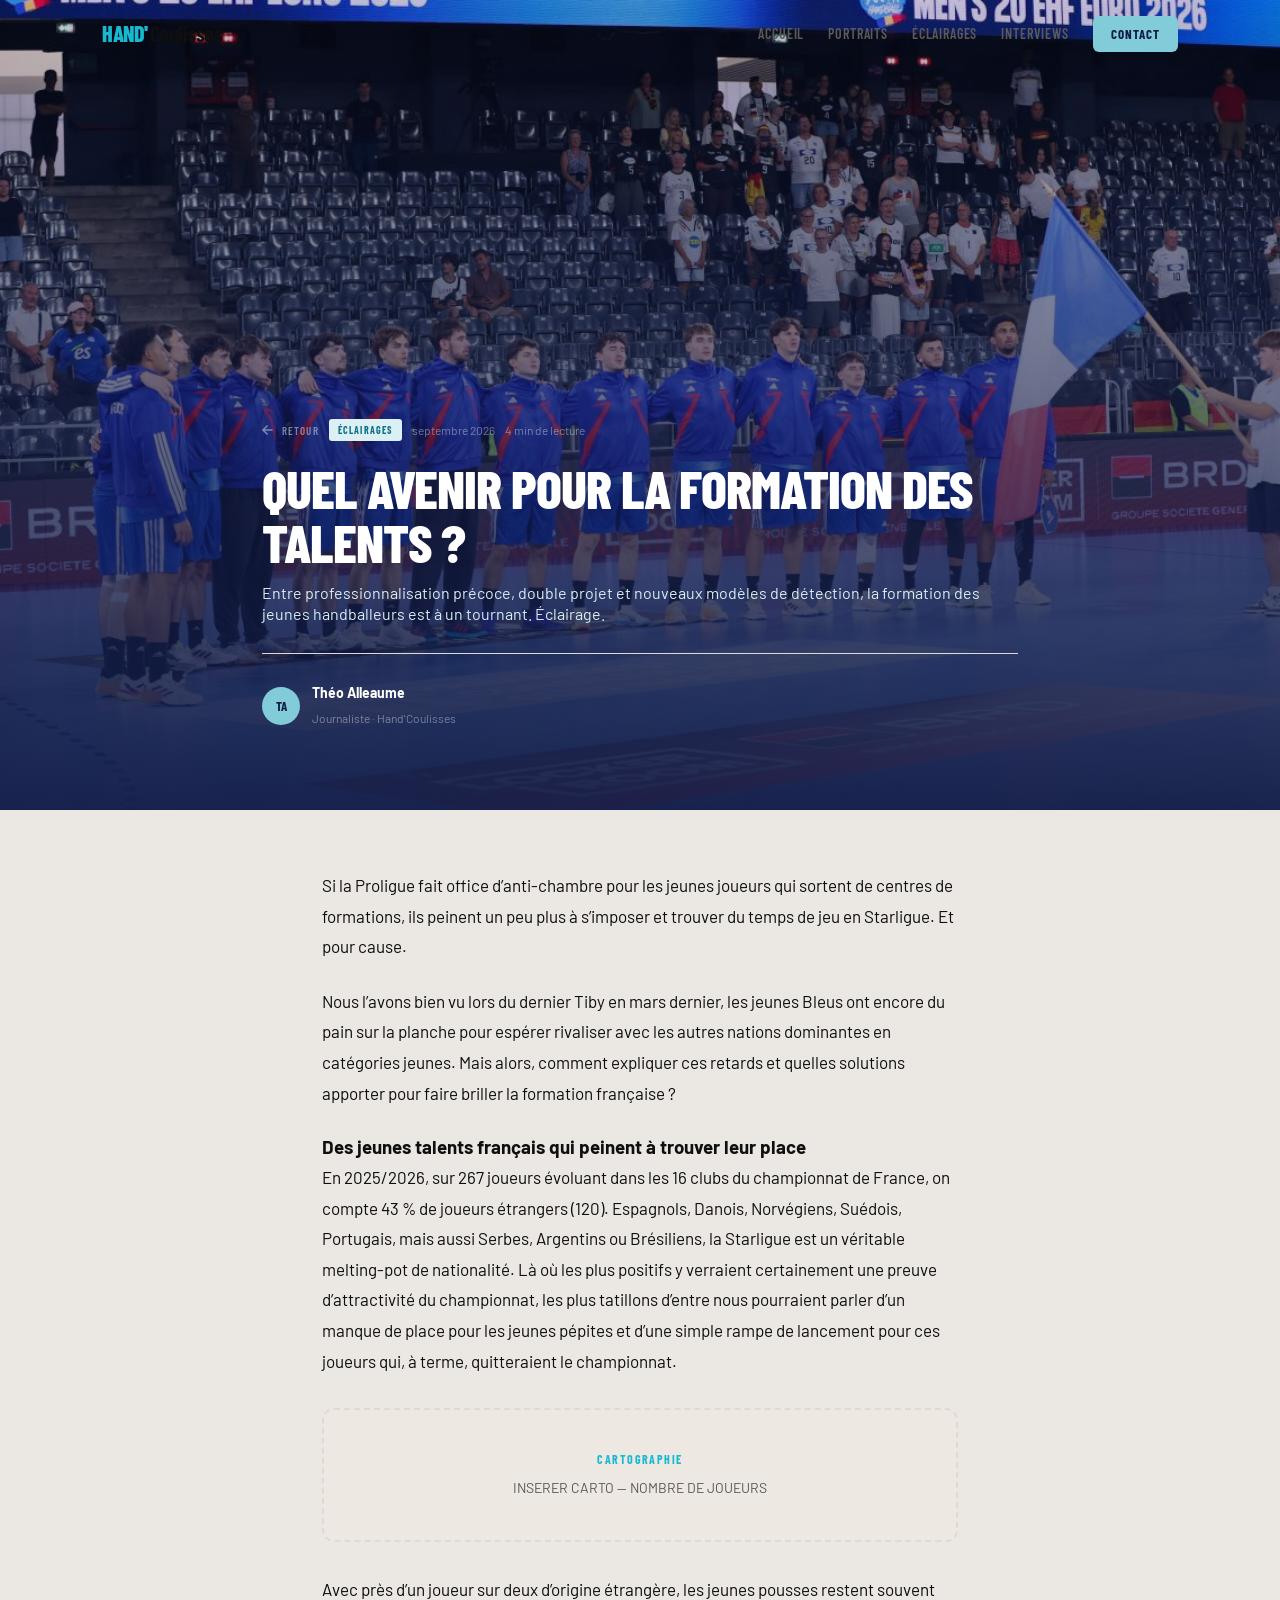
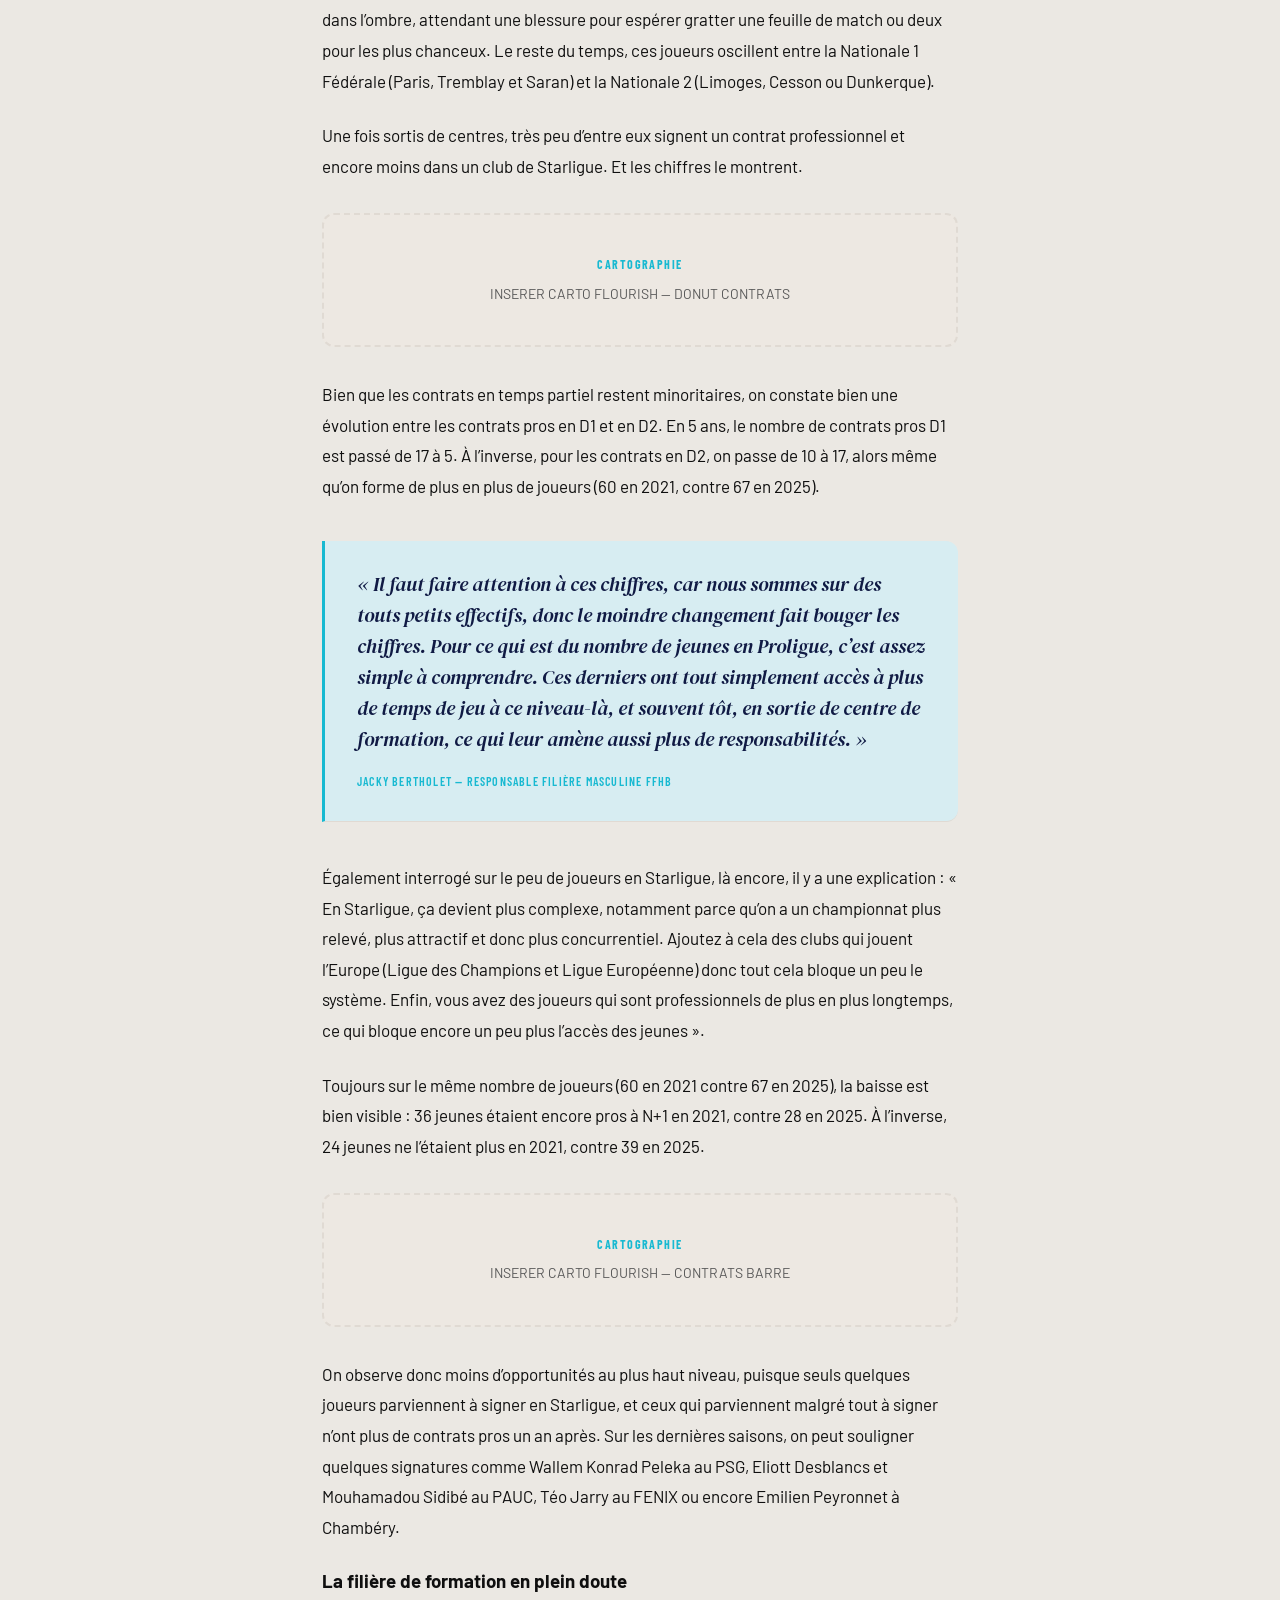
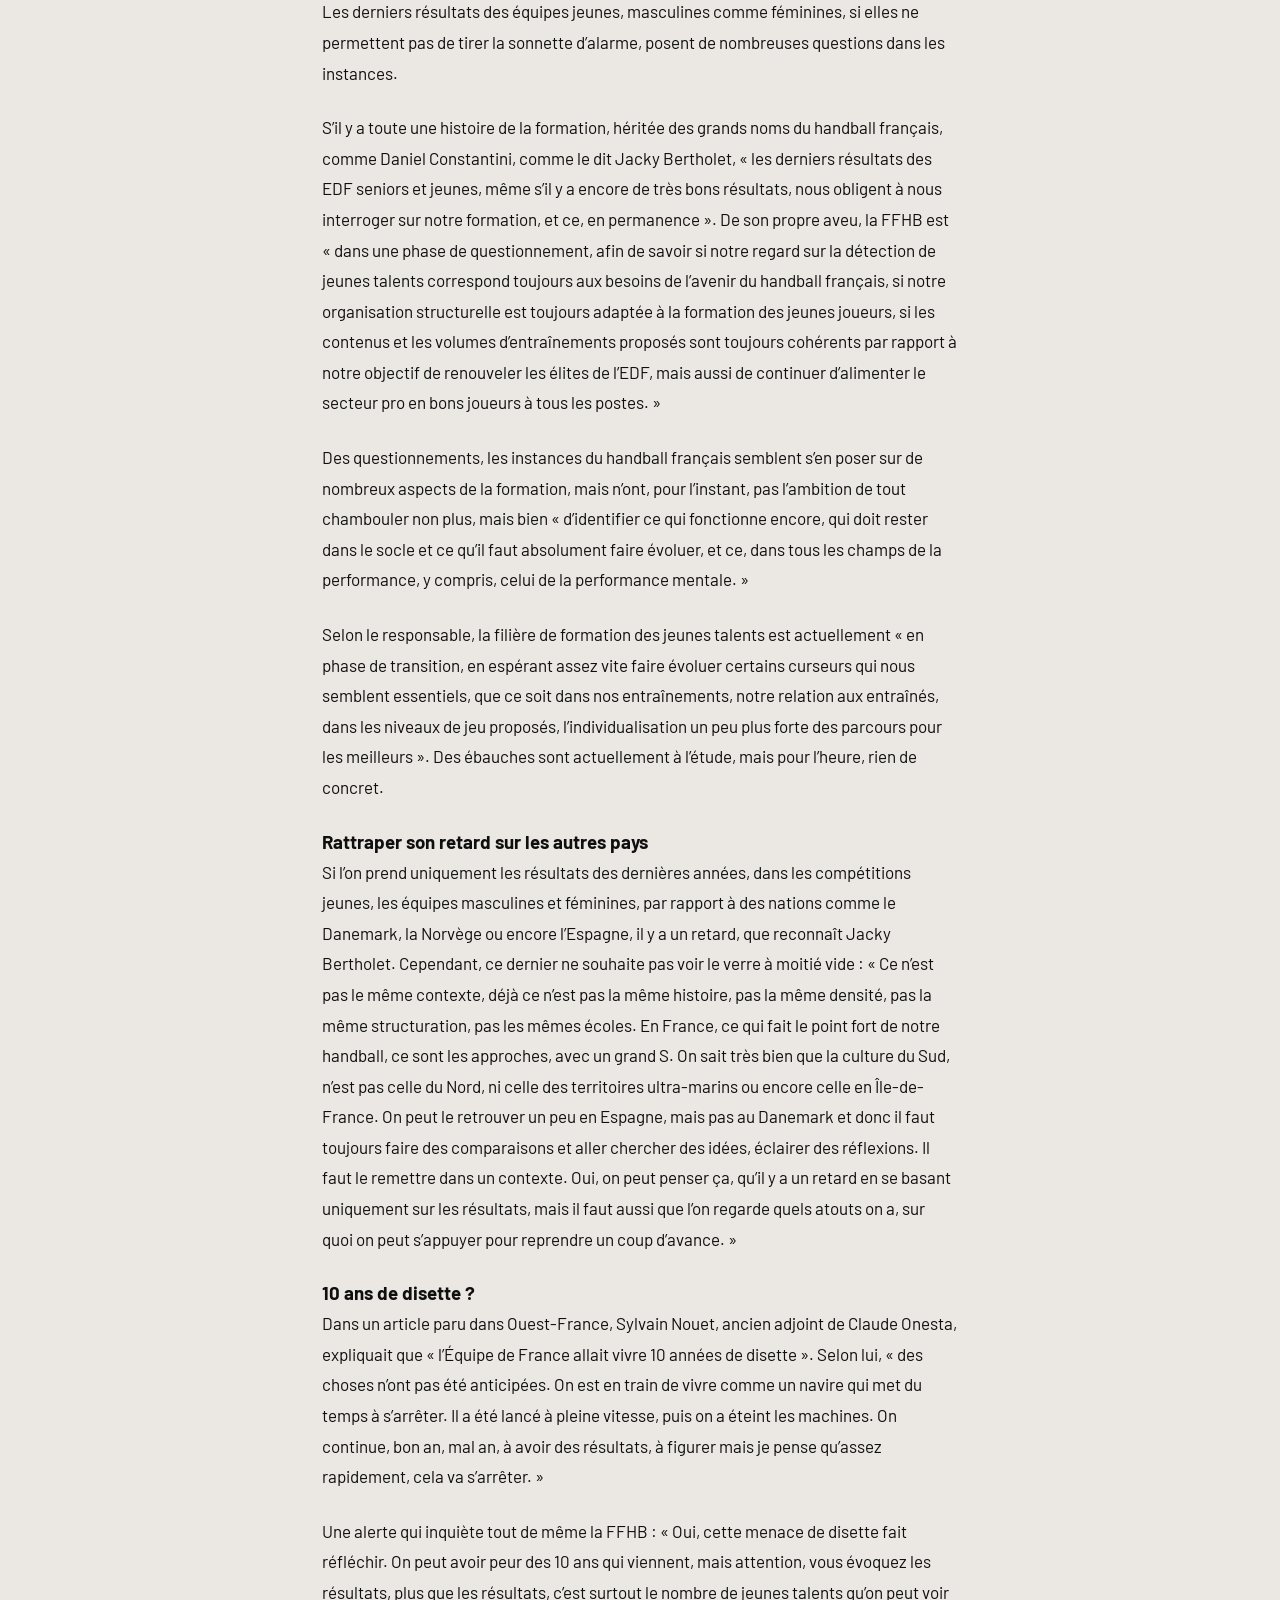
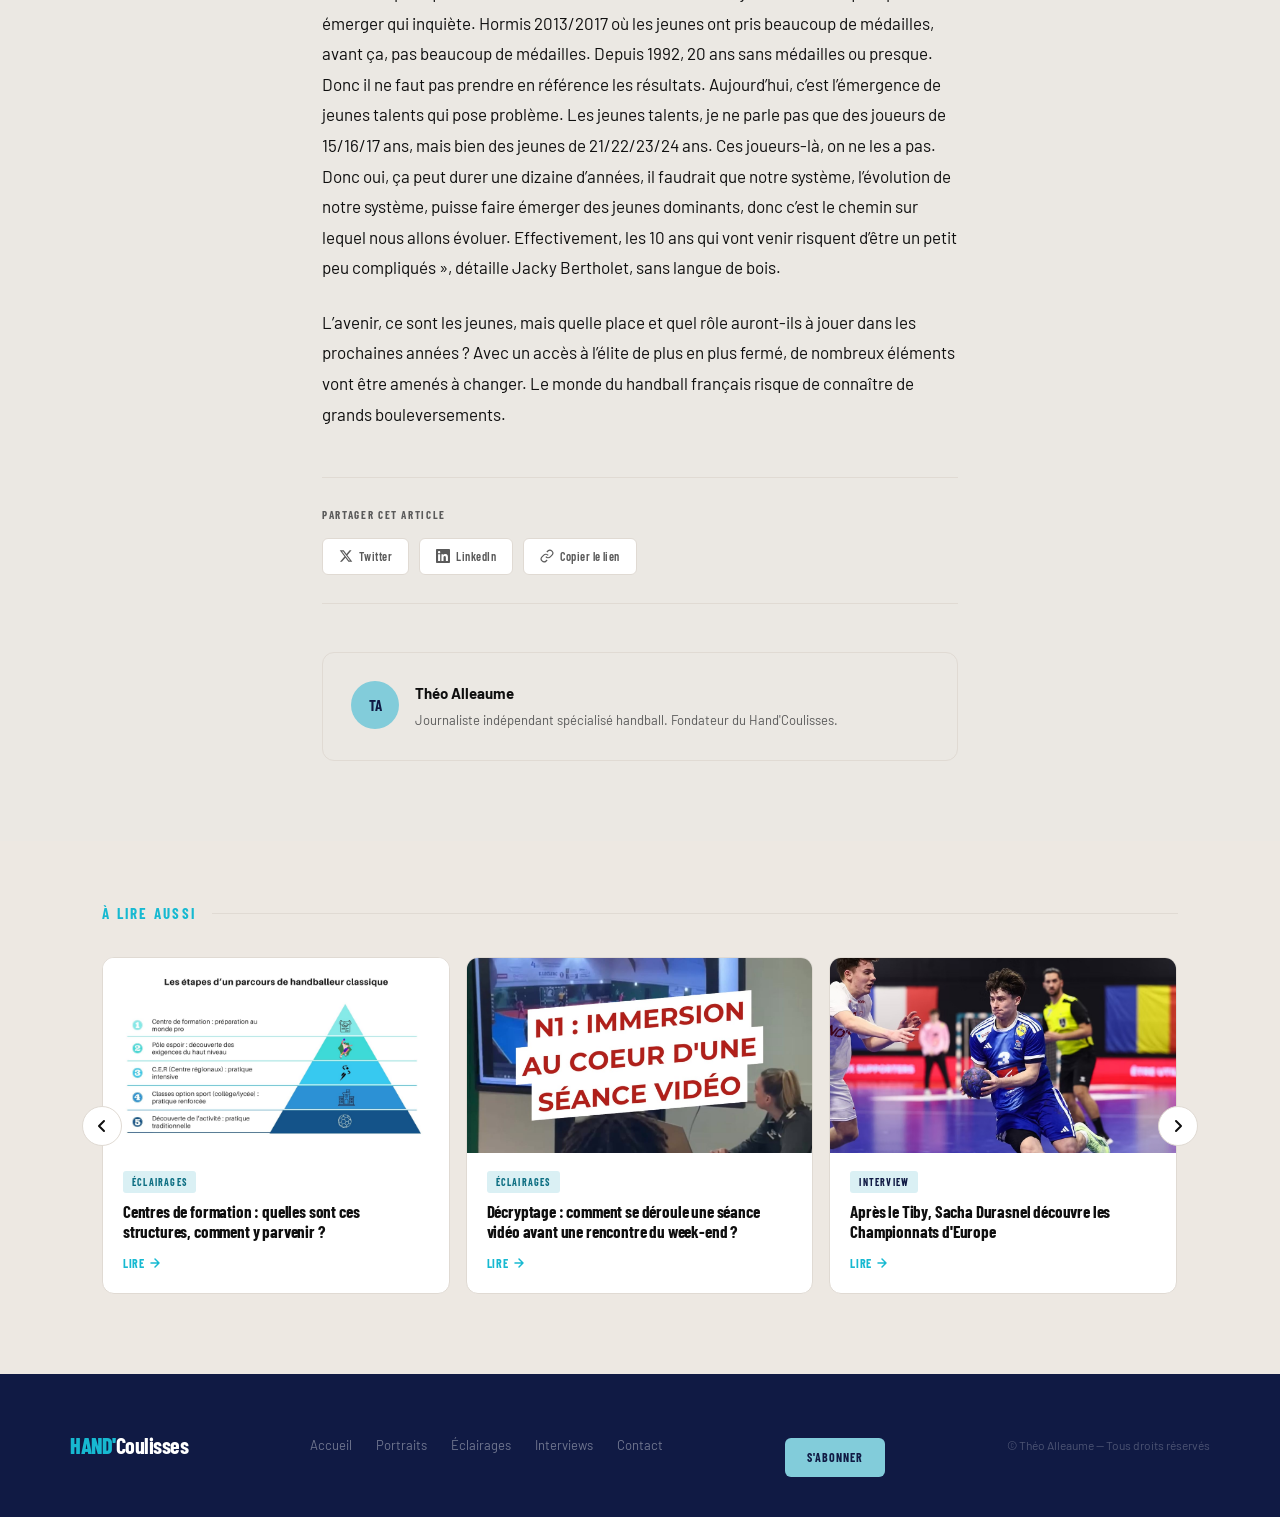
==== avenir-formation-talents-eclairage.html @ 4133fc69 "feat: ajoute article Quel avenir pour la formation des talents ? (septembre, éclairages) - crée aven" ====
<!DOCTYPE html>
<html lang="fr">
<head>
  <meta charset="UTF-8">
  <meta name="viewport" content="width=device-width, initial-scale=1.0">
  <title>Quel avenir pour la formation des talents ? — Hand'Coulisses</title>
  <meta name="description" content="Quel avenir pour la formation des talents ? Éclairage sur les enjeux, les structures et les perspectives pour les jeunes handballeurs.">
  <meta property="og:title" content="Quel avenir pour la formation des talents ?">
  <meta property="og:description" content="Quel avenir pour la formation des talents ? Éclairage sur les enjeux et perspectives.">
  <meta property="og:type" content="article">
  <meta property="og:image" content="https://handcoulisses.fr/assets/images/Presentation-CF.jpg">
  <link rel="preconnect" href="https://fonts.googleapis.com">
  <link rel="preconnect" href="https://fonts.gstatic.com" crossorigin>
  <link href="https://fonts.googleapis.com/css2?family=Barlow+Condensed:ital,wght@0,400;0,600;0,700;0,800;1,700&family=Barlow:wght@400;500&family=DM+Serif+Display:ital@0;1&display=swap" rel="stylesheet">
  <link rel="stylesheet" href="assets/css/style.css">
  <script src="assets/js/datalayer.js"></script>
  <script>
    (function(w,d,s,l,i){w[l]=w[l]||[];w[l].push({'gtm.start':
    new Date().getTime(),event:'gtm.js'});var f=d.getElementsByTagName(s)[0],
    j=d.createElement(s),dl=l!='dataLayer'?'&l='+l:'';j.async=true;j.src=
    'https://www.googletagmanager.com/gtm.js?id='+i+dl;f.parentNode.insertBefore(j,f);
    })(window,document,'script','dataLayer','GTM-XXXXXXX');
  </script>
</head>
<body class="article-page">
  <noscript>
    <iframe src="https://www.googletagmanager.com/ns.html?id=GTM-XXXXXXX"
    height="0" width="0" style="display:none;visibility:hidden"></iframe>
  </noscript>
  <header class="header" id="header">
    <div class="header-inner">
      <a href="index.html" class="logo">
        <span class="logo-hand">HAND'</span><span class="logo-theo">Coulisses</span>
      </a>
      <nav class="nav-links">
        <a href="index.html" class="nav-link">Accueil</a>
        <a href="portraits.html" class="nav-link">Portraits</a>
        <a href="eclairages.html" class="nav-link">Éclairages</a>
        <a href="interviews.html" class="nav-link">Interviews</a>
        <a href="contact.html" class="nav-cta">Contact</a>
      </nav>
      <button class="burger" id="burger" aria-label="Menu">
        <span></span><span></span><span></span>
      </button>
    </div>
    <div class="reading-bar" id="readingBar"></div>
  </header>
  <div class="nav-overlay" id="navOverlay">
    <button class="nav-overlay-close" id="navOverlayClose">&times;</button>
    <a href="index.html" class="nav-link">Accueil</a>
    <a href="portraits.html" class="nav-link">Portraits</a>
    <a href="eclairages.html" class="nav-link">Éclairages</a>
    <a href="interviews.html" class="nav-link">Interviews</a>
    <a href="contact.html" class="nav-cta">Contact</a>
  </div>
  <div class="article-hero">
    <div class="article-hero-img">
      <div class="article-hero-placeholder" aria-hidden="true">
        <svg width="64" height="64" viewBox="0 0 64 64" fill="none"><circle cx="32" cy="32" r="24" stroke="currentColor" stroke-width="1.5"/><path d="M20 32 L32 20 L44 32 L32 44 Z" stroke="currentColor" stroke-width="1.5" fill="none"/><circle cx="32" cy="32" r="4" fill="currentColor"/></svg>
        <span><img src="assets/images/image_quelavpourlescfs.jpg" alt="Formation des talents"></span>
      </div>
      <div class="article-hero-overlay"></div>
    </div>
    <div class="article-hero-content fade-in">
      <div class="article-meta article-meta--hero">
        <a href="index.html" class="back-link">
          <svg width="14" height="14" viewBox="0 0 14 14" fill="none"><path d="M10 7H2M5 3L1 7l4 4" stroke="currentColor" stroke-width="1.6" stroke-linecap="round" stroke-linejoin="round"/></svg>
          Retour
        </a>
        <span class="tag tag--éclairages">Éclairages</span>
        <span class="meta-date">septembre 2026</span>
        <span class="meta-read">4 min de lecture</span>
      </div>
      <h1 class="article-hero-title fade-in delay-1">
        Quel avenir pour la formation des talents ?
      </h1>
      <p class="article-intro fade-in delay-2">
        Entre professionnalisation précoce, double projet et nouveaux modèles de détection, la formation des jeunes handballeurs est à un tournant. Éclairage.
      </p>
      <div class="article-hero-author fade-in delay-3">
        <div class="author-avatar">TA</div>
        <div>
          <strong>Théo Alleaume</strong>
          <span>Journaliste · Hand'Coulisses</span>
        </div>
      </div>
    </div>
  </div>
  <main class="article-body" id="articleBody">
    <div class="article-container">
      <p class="reveal">
        Si la Proligue fait office d’anti-chambre pour les jeunes joueurs qui sortent de centres de formations, ils peinent un peu plus à s’imposer et trouver du temps de jeu en Starligue. Et pour cause.
      </p>
      <p class="reveal">
        Nous l’avons bien vu lors du dernier Tiby en mars dernier, les jeunes Bleus ont encore du pain sur la planche pour espérer rivaliser avec les autres nations dominantes en catégories jeunes. Mais alors, comment expliquer ces retards et quelles solutions apporter pour faire briller la formation française ?
      </p>
      <h3 class="reveal">Des jeunes talents français qui peinent à trouver leur place</h3>
      <p class="reveal">
        En 2025/2026, sur 267 joueurs évoluant dans les 16 clubs du championnat de France, on compte 43 % de joueurs étrangers (120). Espagnols, Danois, Norvégiens, Suédois, Portugais, mais aussi Serbes, Argentins ou Brésiliens, la Starligue est un véritable melting-pot de nationalité. Là où les plus positifs y verraient certainement une preuve d’attractivité du championnat, les plus tatillons d’entre nous pourraient parler d’un manque de place pour les jeunes pépites et d’une simple rampe de lancement pour ces joueurs qui, à terme, quitteraient le championnat.
      </p>
      <div class="article-carto-placeholder reveal" style="border:2px dashed var(--border);border-radius:var(--radius-lg);padding:40px 24px;text-align:center;color:var(--ink-muted);background:var(--bg-warm);margin:32px 0;">
        <div style="font-family:var(--font-display);font-size:12px;font-weight:700;letter-spacing:0.12em;text-transform:uppercase;color:var(--ink-light);margin-bottom:8px;">Cartographie</div>
        <div style="font-size:14px;">INSERER CARTO — NOMBRE DE JOUEURS</div>
      </div>
      <p class="reveal">
        Avec près d’un joueur sur deux d’origine étrangère, les jeunes pousses restent souvent dans l’ombre, attendant une blessure pour espérer gratter une feuille de match ou deux pour les plus chanceux. Le reste du temps, ces joueurs oscillent entre la Nationale 1 Fédérale (Paris, Tremblay et Saran) et la Nationale 2 (Limoges, Cesson ou Dunkerque).
      </p>
      <p class="reveal">
        Une fois sortis de centres, très peu d’entre eux signent un contrat professionnel et encore moins dans un club de Starligue. Et les chiffres le montrent.
      </p>
      <div class="article-carto-placeholder reveal" style="border:2px dashed var(--border);border-radius:var(--radius-lg);padding:40px 24px;text-align:center;color:var(--ink-muted);background:var(--bg-warm);margin:32px 0;">
        <div style="font-family:var(--font-display);font-size:12px;font-weight:700;letter-spacing:0.12em;text-transform:uppercase;color:var(--ink-light);margin-bottom:8px;">Cartographie</div>
        <div style="font-size:14px;">INSERER CARTO FLOURISH — DONUT CONTRATS</div>
      </div>
      <p class="reveal">
        Bien que les contrats en temps partiel restent minoritaires, on constate bien une évolution entre les contrats pros en D1 et en D2. En 5 ans, le nombre de contrats pros D1 est passé de 17 à 5. À l’inverse, pour les contrats en D2, on passe de 10 à 17, alors même qu’on forme de plus en plus de joueurs (60 en 2021, contre 67 en 2025).
      </p>
      <blockquote class="article-quote reveal">
        <p>« Il faut faire attention à ces chiffres, car nous sommes sur des touts petits effectifs, donc le moindre changement fait bouger les chiffres. Pour ce qui est du nombre de jeunes en Proligue, c’est assez simple à comprendre. Ces derniers ont tout simplement accès à plus de temps de jeu à ce niveau-là, et souvent tôt, en sortie de centre de formation, ce qui leur amène aussi plus de responsabilités. »</p>
        <cite>Jacky Bertholet — responsable filière masculine FFHB</cite>
      </blockquote>
      <p class="reveal">
        Également interrogé sur le peu de joueurs en Starligue, là encore, il y a une explication : « En Starligue, ça devient plus complexe, notamment parce qu’on a un championnat plus relevé, plus attractif et donc plus concurrentiel. Ajoutez à cela des clubs qui jouent l’Europe (Ligue des Champions et Ligue Européenne) donc tout cela bloque un peu le système. Enfin, vous avez des joueurs qui sont professionnels de plus en plus longtemps, ce qui bloque encore un peu plus l’accès des jeunes ».
      </p>
      <p class="reveal">
        Toujours sur le même nombre de joueurs (60 en 2021 contre 67 en 2025), la baisse est bien visible : 36 jeunes étaient encore pros à N+1 en 2021, contre 28 en 2025. À l’inverse, 24 jeunes ne l’étaient plus en 2021, contre 39 en 2025.
      </p>
      <div class="article-carto-placeholder reveal" style="border:2px dashed var(--border);border-radius:var(--radius-lg);padding:40px 24px;text-align:center;color:var(--ink-muted);background:var(--bg-warm);margin:32px 0;">
        <div style="font-family:var(--font-display);font-size:12px;font-weight:700;letter-spacing:0.12em;text-transform:uppercase;color:var(--ink-light);margin-bottom:8px;">Cartographie</div>
        <div style="font-size:14px;">INSERER CARTO FLOURISH — CONTRATS BARRE</div>
      </div>
      <p class="reveal">
        On observe donc moins d’opportunités au plus haut niveau, puisque seuls quelques joueurs parviennent à signer en Starligue, et ceux qui parviennent malgré tout à signer n’ont plus de contrats pros un an après. Sur les dernières saisons, on peut souligner quelques signatures comme Wallem Konrad Peleka au PSG, Eliott Desblancs et Mouhamadou Sidibé au PAUC, Téo Jarry au FENIX ou encore Emilien Peyronnet à Chambéry.
      </p>
      <h3 class="reveal">La filière de formation en plein doute</h3>
      <p class="reveal">
        Les derniers résultats des équipes jeunes, masculines comme féminines, si elles ne permettent pas de tirer la sonnette d’alarme, posent de nombreuses questions dans les instances.
      </p>
      <p class="reveal">
        S’il y a toute une histoire de la formation, héritée des grands noms du handball français, comme Daniel Constantini, comme le dit Jacky Bertholet, « les derniers résultats des EDF seniors et jeunes, même s’il y a encore de très bons résultats, nous obligent à nous interroger sur notre formation, et ce, en permanence ». De son propre aveu, la FFHB est « dans une phase de questionnement, afin de savoir si notre regard sur la détection de jeunes talents correspond toujours aux besoins de l’avenir du handball français, si notre organisation structurelle est toujours adaptée à la formation des jeunes joueurs, si les contenus et les volumes d’entraînements proposés sont toujours cohérents par rapport à notre objectif de renouveler les élites de l’EDF, mais aussi de continuer d’alimenter le secteur pro en bons joueurs à tous les postes. »
      </p>
      <p class="reveal">
        Des questionnements, les instances du handball français semblent s’en poser sur de nombreux aspects de la formation, mais n’ont, pour l’instant, pas l’ambition de tout chambouler non plus, mais bien « d’identifier ce qui fonctionne encore, qui doit rester dans le socle et ce qu’il faut absolument faire évoluer, et ce, dans tous les champs de la performance, y compris, celui de la performance mentale. »
      </p>
      <p class="reveal">
        Selon le responsable, la filière de formation des jeunes talents est actuellement « en phase de transition, en espérant assez vite faire évoluer certains curseurs qui nous semblent essentiels, que ce soit dans nos entraînements, notre relation aux entraînés, dans les niveaux de jeu proposés, l’individualisation un peu plus forte des parcours pour les meilleurs ». Des ébauches sont actuellement à l’étude, mais pour l’heure, rien de concret.
      </p>
      <h3 class="reveal">Rattraper son retard sur les autres pays</h3>
      <p class="reveal">
        Si l’on prend uniquement les résultats des dernières années, dans les compétitions jeunes, les équipes masculines et féminines, par rapport à des nations comme le Danemark, la Norvège ou encore l’Espagne, il y a un retard, que reconnaît Jacky Bertholet. Cependant, ce dernier ne souhaite pas voir le verre à moitié vide : « Ce n’est pas le même contexte, déjà ce n’est pas la même histoire, pas la même densité, pas la même structuration, pas les mêmes écoles. En France, ce qui fait le point fort de notre handball, ce sont les approches, avec un grand S. On sait très bien que la culture du Sud, n’est pas celle du Nord, ni celle des territoires ultra-marins ou encore celle en Île-de-France. On peut le retrouver un peu en Espagne, mais pas au Danemark et donc il faut toujours faire des comparaisons et aller chercher des idées, éclairer des réflexions. Il faut le remettre dans un contexte. Oui, on peut penser ça, qu’il y a un retard en se basant uniquement sur les résultats, mais il faut aussi que l’on regarde quels atouts on a, sur quoi on peut s’appuyer pour reprendre un coup d’avance. »
      </p>
      <h3 class="reveal">10 ans de disette ?</h3>
      <p class="reveal">
        Dans un article paru dans Ouest-France, Sylvain Nouet, ancien adjoint de Claude Onesta, expliquait que « l’Équipe de France allait vivre 10 années de disette ». Selon lui, « des choses n’ont pas été anticipées. On est en train de vivre comme un navire qui met du temps à s’arrêter. Il a été lancé à pleine vitesse, puis on a éteint les machines. On continue, bon an, mal an, à avoir des résultats, à figurer mais je pense qu’assez rapidement, cela va s’arrêter. »
      </p>
      <p class="reveal">
        Une alerte qui inquiète tout de même la FFHB : « Oui, cette menace de disette fait réfléchir. On peut avoir peur des 10 ans qui viennent, mais attention, vous évoquez les résultats, plus que les résultats, c’est surtout le nombre de jeunes talents qu’on peut voir émerger qui inquiète. Hormis 2013/2017 où les jeunes ont pris beaucoup de médailles, avant ça, pas beaucoup de médailles. Depuis 1992, 20 ans sans médailles ou presque. Donc il ne faut pas prendre en référence les résultats. Aujourd’hui, c’est l’émergence de jeunes talents qui pose problème. Les jeunes talents, je ne parle pas que des joueurs de 15/16/17 ans, mais bien des jeunes de 21/22/23/24 ans. Ces joueurs-là, on ne les a pas. Donc oui, ça peut durer une dizaine d’années, il faudrait que notre système, l’évolution de notre système, puisse faire émerger des jeunes dominants, donc c’est le chemin sur lequel nous allons évoluer. Effectivement, les 10 ans qui vont venir risquent d’être un petit peu compliqués », détaille Jacky Bertholet, sans langue de bois.
      </p>
      <p class="reveal">
        L’avenir, ce sont les jeunes, mais quelle place et quel rôle auront-ils à jouer dans les prochaines années ? Avec un accès à l’élite de plus en plus fermé, de nombreux éléments vont être amenés à changer. Le monde du handball français risque de connaître de grands bouleversements.
      </p>
      <div class="share-section reveal">
        <div class="share-label">Partager cet article</div>
        <div class="share-buttons">
          <a href="https://twitter.com/intent/tweet?text=Quel%20avenir%20pour%20la%20formation%20des%20talents%20%3F&url=https://handcoulisses.fr/avenir-formation-talents-eclairage.html" target="_blank" rel="noopener" class="share-btn">
            <svg width="14" height="14" viewBox="0 0 24 24" fill="currentColor"><path d="M18.244 2.25h3.308l-7.227 8.26 8.502 11.24H16.17l-5.214-6.817L4.99 21.75H1.68l7.73-8.835L1.254 2.25H8.08l4.713 6.231zm-1.161 17.52h1.833L7.084 4.126H5.117z"/></svg>
            Twitter
          </a>
          <a href="https://www.linkedin.com/sharing/share-offsite/?url=https://handcoulisses.fr/avenir-formation-talents-eclairage.html" target="_blank" rel="noopener" class="share-btn">
            <svg width="14" height="14" viewBox="0 0 24 24" fill="currentColor"><path d="M20.447 20.452h-3.554v-5.569c0-1.328-.027-3.037-1.852-3.037-1.853 0-2.136 1.445-2.136 2.939v5.667H9.351V9h3.414v1.561h.046c.477-.9 1.637-1.85 3.37-1.85 3.601 0 4.267 2.37 4.267 5.455v6.286zM5.337 7.433c-1.144 0-2.063-.926-2.063-2.065 0-1.138.92-2.063 2.063-2.063 1.14 0 2.064.925 2.064 2.063 0 1.139-.925 2.065-2.064 2.065zm1.782 13.019H3.555V9h3.564v11.452zM22.225 0H1.771C.792 0 0 .774 0 1.729v20.542C0 23.227.792 24 1.771 24h20.451C23.2 24 24 23.227 24 22.271V1.729C24 .774 23.2 0 22.222 0h.003z"/></svg>
            LinkedIn
          </a>
          <button class="share-btn" onclick="navigator.clipboard.writeText('https://handcoulisses.fr/avenir-formation-talents-eclairage.html').then(()=>{this.innerHTML='Copié !';setTimeout(()=>{this.innerHTML='Copier le lien'},2000)})">
            <svg width="14" height="14" viewBox="0 0 24 24" fill="none" stroke="currentColor" stroke-width="2"><path d="M10 13a5 5 0 0 0 7.54.54l3-3a5 5 0 0 0-7.07-7.07l-1.72 1.71"/><path d="M14 11a5 5 0 0 0-7.54-.54l-3 3a5 5 0 0 0 7.07 7.07l1.71-1.71"/></svg>
            Copier le lien
          </button>
        </div>
      </div>
      <div class="article-author-block reveal">
        <div class="author-avatar author-avatar--lg">TA</div>
        <div>
          <strong>Théo Alleaume</strong>
          <p>Journaliste indépendant spécialisé handball. Fondateur du Hand'Coulisses.</p>
        </div>
      </div>
    </div>
  </main>
  <section class="section-related">
    <div class="container">
      <div class="section-header reveal">
        <span class="section-tag">À lire aussi</span>
        <div class="section-line"></div>
      </div>
      <div class="carousel">
        <button class="carousel-arrow carousel-arrow--prev" aria-label="Précédent">
          <svg width="16" height="16" viewBox="0 0 16 16" fill="none"><path d="M10 3l-5 5 5 5" stroke="currentColor" stroke-width="2" stroke-linecap="round" stroke-linejoin="round"/></svg>
        </button>
        <div class="carousel-track">
          <article class="article-card reveal" data-delay="0">
            <a href="centre-formation-eclairage.html" class="card-img-link">
              <div class="card-img"><img src="assets/images/Presentation-CF.jpg" alt="Centres de formation"></div>
            </a>
            <div class="card-body">
              <span class="tag tag--éclairages">Éclairages</span>
              <h3 class="card-title"><a href="centre-formation-eclairage.html">Centres de formation : quelles sont ces structures, comment y parvenir ?</a></h3>
              <a href="centre-formation-eclairage.html" class="card-link">Lire <svg width="12" height="12" viewBox="0 0 12 12" fill="none"><path d="M2 6h8M6 2l4 4-4 4" stroke="currentColor" stroke-width="1.5" stroke-linecap="round" stroke-linejoin="round"/></svg></a>
            </div>
          </article>
          <article class="article-card reveal" data-delay="1">
            <a href="seance-video-eclairage.html" class="card-img-link">
              <div class="card-img card-img--video"><img src="assets/images/seance-video-poster.jpg" alt="Séance vidéo"></div>
            </a>
            <div class="card-body">
              <span class="tag tag--éclairages">Éclairages</span>
              <h3 class="card-title"><a href="seance-video-eclairage.html">Décryptage : comment se déroule une séance vidéo avant une rencontre du week-end ?</a></h3>
              <a href="seance-video-eclairage.html" class="card-link">Lire <svg width="12" height="12" viewBox="0 0 12 12" fill="none"><path d="M2 6h8M6 2l4 4-4 4" stroke="currentColor" stroke-width="1.5" stroke-linecap="round" stroke-linejoin="round"/></svg></a>
            </div>
          </article>
          <article class="article-card reveal" data-delay="2">
            <a href="durasnel-euro-interviews.html" class="card-img-link">
              <div class="card-img"><img src="assets/images/Sacha-Durasnel-EDF.jpeg" alt="Sacha Durasnel"></div>
            </a>
            <div class="card-body">
              <span class="tag tag--interview">Interview</span>
              <h3 class="card-title"><a href="durasnel-euro-interviews.html">Après le Tiby, Sacha Durasnel découvre les Championnats d'Europe</a></h3>
              <a href="durasnel-euro-interviews.html" class="card-link">Lire <svg width="12" height="12" viewBox="0 0 12 12" fill="none"><path d="M2 6h8M6 2l4 4-4 4" stroke="currentColor" stroke-width="1.5" stroke-linecap="round" stroke-linejoin="round"/></svg></a>
            </div>
          </article>
          <article class="article-card reveal" data-delay="3">
            <a href="luka-mitrovic-interview.html" class="card-img-link">
              <div class="card-img img-pos-top"><img src="assets/images/Luka-Mitrovic-CCMHB.jpeg" alt="Luka Mitrović"></div>
            </a>
            <div class="card-body">
              <span class="tag tag--interview">Interview</span>
              <h3 class="card-title"><a href="luka-mitrovic-interview.html">Luka Mitrović, partenaire d’entraînement, suit les traces de son père</a></h3>
              <a href="luka-mitrovic-interview.html" class="card-link">Lire <svg width="12" height="12" viewBox="0 0 12 12" fill="none"><path d="M2 6h8M6 2l4 4-4 4" stroke="currentColor" stroke-width="1.5" stroke-linecap="round" stroke-linejoin="round"/></svg></a>
            </div>
          </article>
          <article class="article-card reveal" data-delay="4">
            <a href="sacha-durasnel-portrait.html" class="card-img-link">
              <div class="card-img"><img src="assets/images/Sacha-Durasnel-CCMHB.avif" alt="Sacha Durasnel"></div>
            </a>
            <div class="card-body">
              <span class="tag tag--portrait">Portrait</span>
              <h3 class="card-title"><a href="sacha-durasnel-portrait.html">Concilier ambitions, projet sportif et études supérieures : le casse-tête de Sacha Durasnel</a></h3>
              <a href="sacha-durasnel-portrait.html" class="card-link">Lire <svg width="12" height="12" viewBox="0 0 12 12" fill="none"><path d="M2 6h8M6 2l4 4-4 4" stroke="currentColor" stroke-width="1.5" stroke-linecap="round" stroke-linejoin="round"/></svg></a>
            </div>
          </article>
        </div>
        <button class="carousel-arrow carousel-arrow--next" aria-label="Suivant">
          <svg width="16" height="16" viewBox="0 0 16 16" fill="none"><path d="M6 3l5 5-5 5" stroke="currentColor" stroke-width="2" stroke-linecap="round" stroke-linejoin="round"/></svg>
        </button>
      </div>
    </div>
  </section>
  <footer class="footer">
    <div class="footer-inner">
      <div class="footer-logo">
        <span class="logo-hand">HAND'</span><span class="logo-theo">Coulisses</span>
      </div>
      <nav class="footer-nav">
        <a href="index.html">Accueil</a>
        <a href="portraits.html">Portraits</a>
        <a href="eclairages.html">Éclairages</a>
        <a href="interviews.html">Interviews</a>
        <a href="contact.html">Contact</a>
      </nav>
      <a href="contact.html" class="footer-cta">S'abonner</a>
      <p class="footer-copy">© Théo Alleaume — Tous droits réservés</p>
    </div>
  </footer>
  <script src="assets/js/main.js"></script>
  <script>
    dataLayer.push({
      page_type: "article",
      content_type: "eclairage",
      sport: "handball",
      article_category: "formation",
      article_author: "Théo Alleaume",
      article_title: "Avenir formation talents - eclairage"
    });
  </script>
</body>
</html>
---- assets/css/style.css ----
/* ═══════════════════════════════════════════════
   Le Hand By Théo — style.css
   Univers : magazine sportif moderne
═══════════════════════════════════════════════ */

/* ── Variables ── */
:root {
  --primary:    #D7EDF2;   /* bleu très clair — fonds légers, hover subtils    */
  --primary-dk: #82CCDA;   /* bleu moyen — fonds boutons, bandeau newsletter   */
  --accent:     #101A44;   /* bleu marine foncé — hero em, slider, footer      */
  --ink:        #0f0f0f;   /* quasi-noir — TOUT le texte principal             */
  --ink-muted:  #5a5a5a;   /* gris moyen — textes secondaires                 */
  --ink-light:  #17B9D1;   /* cyan vif — liens, accents, tags, bordures        */
  --bg:         #ebe8e3;   /* fond général                                     */
  --bg-warm:    #EDE8E2;   /* fond doux — encadrés, CTA article               */
  --bg-card:    #ffffff;   /* fond cartes                                      */
  --border:     #E0DAD3;   /* bordures                                         */
  --white:      #ffffff;

  --font-display: 'Barlow Condensed', sans-serif;
  --font-body:    'Barlow', sans-serif;
  --font-serif:   'DM Serif Display', serif;

  --radius:    6px;
  --radius-lg: 12px;
  --shadow:    0 2px 20px rgba(0,0,0,0.07);
  --shadow-md: 0 8px 40px rgba(0,0,0,0.12);
}

/* ── Reset ── */
*, *::before, *::after { box-sizing: border-box; margin: 0; padding: 0; }
html { scroll-behavior: smooth; }

body {
  font-family: var(--font-body);
  background: var(--bg);
  color: var(--ink);
  line-height: 1.6;
  font-size: 16px;
  -webkit-font-smoothing: antialiased;
}

a { color: inherit; text-decoration: none; }
img { display: block; max-width: 100%; }

/* ── Utilitaires ── */
.container {
  max-width: 1140px;
  margin: 0 auto;
  padding: 0 2rem;
}

/* ── Animations ── */
.fade-in {
  opacity: 0;
  transform: translateY(16px);
  animation: fadeUp 0.7s cubic-bezier(0.2,0,0.2,1) forwards;
}
.fade-in.delay-1 { animation-delay: 0.15s; }
.fade-in.delay-2 { animation-delay: 0.3s; }
.fade-in.delay-3 { animation-delay: 0.45s; }

@keyframes fadeUp {
  to { opacity: 1; transform: translateY(0); }
}

.reveal {
  opacity: 0;
  transform: translateY(24px);
  transition: opacity 0.6s ease, transform 0.6s ease;
}
.reveal.visible {
  opacity: 1;
  transform: translateY(0);
}

/* ════════════════════════════════════════════
   HEADER
════════════════════════════════════════════ */
.header {
  position: fixed;
  top: 0; left: 0; right: 0;
  z-index: 100;
  padding: 0;
  transition: background 0.3s, box-shadow 0.3s;
}

.header.scrolled {
  background: rgba(247, 244, 240, 0.96);
  backdrop-filter: blur(12px);
  box-shadow: 0 1px 0 var(--border);
}

.header-inner {
  max-width: 1140px;
  margin: 0 auto;
  padding: 0 2rem;
  height: 68px;
  display: flex;
  align-items: center;
  gap: 2rem;
}

/* Logo */
.logo {
  display: flex;
  align-items: baseline;
  gap: 2px;
  text-decoration: none;
  flex-shrink: 0;
}
.logo-hand {
  font-family: var(--font-display);
  font-weight: 800;
  font-size: 22px;
  letter-spacing: -0.5px;
  color: var(--ink-light);
}
.logo-theo {
  font-family: var(--font-display);
  font-weight: 700;
  font-size: 22px;
  letter-spacing: -0.5px;
  color: var(--ink);
}

/* Nav */
.nav-links {
  display: flex;
  align-items: center;
  gap: 1.5rem;
  margin-left: auto;
}

.nav-link {
  font-family: var(--font-display);
  font-size: 14px;
  font-weight: 600;
  letter-spacing: 0.06em;
  text-transform: uppercase;
  color: var(--ink-muted);
  transition: color 0.2s;
}
.nav-link:hover,
.nav-link.active { color: var(--ink); }

.nav-cta {
  font-family: var(--font-display);
  font-size: 13px;
  font-weight: 700;
  letter-spacing: 0.08em;
  text-transform: uppercase;
  background: var(--primary-dk);
  color: var(--accent);
  padding: 8px 18px;
  border-radius: var(--radius);
  transition: background 0.2s, color 0.2s;
}
.nav-cta:hover {
  background: var(--accent);
  color: var(--white);
}

/* Burger (mobile) */
.burger {
  display: none;
  flex-direction: column;
  gap: 5px;
  background: none;
  border: none;
  cursor: pointer;
  padding: 6px;
  margin-left: auto;
}
.burger span {
  display: block;
  width: 22px;
  height: 2px;
  background: var(--ink);
  border-radius: 2px;
  transition: transform 0.25s;
}

/* Barre de lecture */
.reading-bar {
  position: absolute;
  bottom: 0; left: 0;
  height: 2px;
  width: 0%;
  background: var(--ink-light);
  transition: width 0.1s linear;
}

/* ════════════════════════════════════════════
   HERO — PAGE D'ACCUEIL
════════════════════════════════════════════ */
.hero {
  min-height: 100vh;
  display: flex;
  flex-direction: column;
  align-items: center;
  justify-content: center;
  padding: 120px 2rem 80px;
  position: relative;
  overflow: hidden;
  background: var(--accent);
}

.hero-bg-text {
  position: absolute;
  font-family: var(--font-display);
  font-weight: 800;
  font-size: clamp(100px, 20vw, 280px);
  letter-spacing: -0.04em;
  color: rgba(255,255,255,0.03);
  top: 50%;
  left: 50%;
  transform: translate(-50%, -50%);
  white-space: nowrap;
  user-select: none;
  pointer-events: none;
}

.hero-inner {
  text-align: center;
  position: relative;
  z-index: 2;
  max-width: 800px;
}

.hero-label {
  font-family: var(--font-display);
  font-size: 12px;
  font-weight: 600;
  letter-spacing: 0.2em;
  text-transform: uppercase;
  color: var(--ink-light);
  margin-bottom: 20px;
  display: block;
}

.hero-title {
  font-family: var(--font-display);
  font-size: clamp(52px, 9vw, 110px);
  font-weight: 800;
  line-height: 0.95;
  letter-spacing: -0.02em;
  color: var(--white);
  text-transform: uppercase;
  margin-bottom: 24px;
}

.hero-title em {
  font-family: var(--font-serif);
  font-style: italic;
  font-weight: 400;
  text-transform: none;
  color: var(--primary-dk);
  font-size: 0.72em;
  line-height: 1.1;
  display: block;
}

.hero-sub {
  font-size: 16px;
  color: rgba(255,255,255,0.55);
  margin-bottom: 40px;
  max-width: 400px;
  margin-left: auto;
  margin-right: auto;
}

.hero-scroll {
  display: inline-flex;
  align-items: center;
  gap: 8px;
  font-family: var(--font-display);
  font-size: 13px;
  font-weight: 600;
  letter-spacing: 0.1em;
  text-transform: uppercase;
  color: rgba(255,255,255,0.5);
  border: 1px solid rgba(255,255,255,0.15);
  padding: 10px 20px;
  border-radius: var(--radius);
  transition: color 0.2s, border-color 0.2s;
}
.hero-scroll:hover {
  color: var(--white);
  border-color: rgba(255,255,255,0.4);
}

/* Stats bar */
.hero-stat-bar {
  position: relative;
  z-index: 2;
  display: flex;
  align-items: center;
  gap: 0;
  border-top: 1px solid rgba(255,255,255,0.08);
  padding-top: 40px;
  margin-top: 60px;
  width: 100%;
  max-width: 480px;
  justify-content: center;
}
.hero-stat {
  display: flex;
  flex-direction: column;
  align-items: center;
  padding: 0 40px;
}
.stat-n {
  font-family: var(--font-display);
  font-size: 36px;
  font-weight: 800;
  color: var(--white);
  line-height: 1;
}
.stat-l {
  font-size: 11px;
  letter-spacing: 0.1em;
  text-transform: uppercase;
  color: rgba(255,255,255,0.4);
  margin-top: 4px;
}
.hero-stat-divider {
  width: 1px;
  height: 36px;
  background: rgba(255,255,255,0.12);
}

/* ════════════════════════════════════════════
   SECTION HEADERS
════════════════════════════════════════════ */
.section-header {
  display: flex;
  align-items: center;
  gap: 16px;
  margin-bottom: 32px;
}

.section-tag {
  font-family: var(--font-display);
  font-size: 15px;
  font-weight: 700;
  letter-spacing: 0.15em;
  text-transform: uppercase;
  color: var(--ink-light);
  white-space: nowrap;
}
.section-tag--light { color: rgba(255,255,255,0.6); }

.section-line {
  flex: 1;
  height: 1px;
  background: var(--border);
}

/* ════════════════════════════════════════════
   TAGS
════════════════════════════════════════════ */
.tag {
  display: inline-block;
  align-self: flex-start;
  font-family: var(--font-display);
  font-size: 10px;
  font-weight: 700;
  letter-spacing: 0.12em;
  text-transform: uppercase;
  padding: 3px 9px;
  border-radius: 3px;
}
.tag--portrait  { background: var(--primary);  color: var(--accent); }
.tag--éclairages   { background: #daf0f4;          color: #0d6e82; }
.tag--reportage { background: var(--primary);   color: var(--ink-light); }
.tag--interview { background: #daf0f4;          color: var(--accent); }

.article-meta {
  display: flex;
  align-items: center;
  flex-wrap: wrap;
  gap: 10px;
  margin-bottom: 12px;
}

.meta-date, .meta-read {
  font-size: 12px;
  color: var(--ink-muted);
}

/* ════════════════════════════════════════════
   À LA UNE
════════════════════════════════════════════ */
.section-une {
  padding: 80px 0 60px;
}

.une-main {
  display: grid;
  grid-template-columns: 1fr 1fr;
  gap: 0;
  border: 1px solid var(--border);
  border-radius: var(--radius-lg);
  overflow: hidden;
  background: var(--bg-card);
  margin-bottom: 40px;
  box-shadow: var(--shadow);
  transition: box-shadow 0.3s;
}
.une-main:hover { box-shadow: var(--shadow-md); }

.une-main-img {
  position: relative;
  background: var(--accent);
  min-height: 400px;
  overflow: hidden;
}
.une-main-img-placeholder {
  position: absolute;
  inset: 0;
  display: flex;
  flex-direction: column;
  align-items: center;
  justify-content: center;
  gap: 12px;
  color: rgba(255,255,255,0.2);
  font-size: 13px;
}
.img-icon { opacity: 0.3; }
.une-main-overlay {
  position: absolute;
  inset: 0;
  background: linear-gradient(135deg, rgba(16,26,68,0.4) 0%, transparent 60%);
}

.une-main-content {
  padding: 40px;
  display: flex;
  flex-direction: column;
  justify-content: space-between;
}

.une-main-title {
  font-family: var(--font-display);
  font-size: clamp(24px, 2.5vw, 34px);
  font-weight: 700;
  line-height: 1.1;
  letter-spacing: -0.01em;
  color: var(--ink);
  margin-bottom: 16px;
}
.une-main-title a:hover { color: var(--ink-light); }

.une-main-excerpt {
  font-size: 15px;
  color: var(--ink-muted);
  line-height: 1.65;
  flex: 1;
  margin-bottom: 28px;
}

.une-main-footer {
  display: flex;
  align-items: center;
  justify-content: space-between;
}

.author {
  font-size: 13px;
  color: var(--ink-muted);
}

.read-more-btn {
  display: inline-flex;
  align-items: center;
  gap: 6px;
  font-family: var(--font-display);
  font-size: 13px;
  font-weight: 700;
  letter-spacing: 0.06em;
  text-transform: uppercase;
  color: var(--ink-light);
  transition: gap 0.2s;
}
.read-more-btn:hover { gap: 10px; }

/* Grille 3 cartes */
.articles-grid {
  display: grid;
  grid-template-columns: repeat(3, 1fr);
  gap: 16px;
}
.articles-grid--3 {
  grid-template-columns: repeat(3, 1fr);
}

.article-card {
  background: var(--bg-card);
  border: 1px solid var(--border);
  border-radius: var(--radius-lg);
  overflow: hidden;
  transition: transform 0.25s ease, box-shadow 0.25s ease;
}
.article-card:hover {
  transform: translateY(-4px);
  box-shadow: var(--shadow-md);
}

.card-img-link { display: block; }
.card-img {
  background: var(--primary);
  aspect-ratio: 16/9;
  overflow: hidden;
  position: relative;
  transition: transform 0.35s ease;
}
.article-card:hover .card-img { transform: scale(1.03); }
 
/* Image réelle dans les cartes */
.card-img img {
  width: 100%;
  height: 100%;
  object-fit: cover;
  object-position: center;
  display: block;
  transition: transform 0.35s ease;
}
.article-card:hover .card-img img { transform: scale(1.03); }
.img-pos-top img { object-position: top; }
 
.card-img-placeholder {
  width: 100%;
  height: 100%;
  display: flex;
  align-items: center;
  justify-content: center;
  color: var(--primary-dk);
}
 
/* Image réelle dans l'article à la une */
.une-main-img img {
  width: 100%;
  height: 100%;
  object-fit: cover;
  object-position: center;
  position: absolute;
  inset: 0;
  display: block;
  transition: transform 0.4s ease;
}
.une-main:hover .une-main-img img { transform: scale(1.02); }

.card-body {
  padding: 18px 20px 20px;
  display: flex;
  flex-direction: column;
  gap: 8px;
}

.card-title {
  font-family: var(--font-display);
  font-size: 17px;
  font-weight: 700;
  line-height: 1.2;
  letter-spacing: -0.01em;
  color: var(--ink);
}
.card-title a:hover { color: var(--ink-light); }

.card-excerpt {
  font-size: 13px;
  color: var(--ink-muted);
  line-height: 1.55;
}

.card-link {
  display: inline-flex;
  align-items: center;
  gap: 4px;
  font-family: var(--font-display);
  font-size: 12px;
  font-weight: 700;
  letter-spacing: 0.06em;
  text-transform: uppercase;
  color: var(--ink-light);
  margin-top: 4px;
  transition: gap 0.2s;
}
.card-link:hover { gap: 8px; }

/* ════════════════════════════════════════════
   SLIDER THÉMATIQUES
════════════════════════════════════════════ */
.section-slider {
  padding: 60px 0 80px;
  background: var(--accent);
  overflow: hidden;
}

.section-slider .section-tag { color: var(--primary-dk); }
.section-slider .section-line { background: rgba(255,255,255,0.1); }

.slider-controls {
  display: flex;
  gap: 8px;
  margin-left: auto;
}
.slider-btn {
  width: 36px;
  height: 36px;
  border-radius: 50%;
  border: 1px solid rgba(255,255,255,0.2);
  background: transparent;
  color: rgba(255,255,255,0.6);
  cursor: pointer;
  display: flex;
  align-items: center;
  justify-content: center;
  transition: border-color 0.2s, color 0.2s, background 0.2s;
}
.slider-btn:hover {
  border-color: var(--primary-dk);
  color: var(--primary-dk);
  background: rgba(130,204,218,0.1);
}

.slider-track-wrapper { overflow: hidden; }
.slider-track {
  display: flex;
  gap: 24px;
  transition: transform 0.4s cubic-bezier(0.2,0,0.2,1);
}

.slider-card {
  flex-shrink: 0;
  width: 280px;
  background: rgba(255,255,255,0.04);
  border: 1px solid rgba(255,255,255,0.1);
  border-radius: var(--radius-lg);
  padding: 28px;
  transition: background 0.2s, border-color 0.2s;
  cursor: default;
}
.slider-card:hover {
  background: rgba(255,255,255,0.08);
  border-color: rgba(130,204,218,0.3);
}

.slider-card-num {
  font-family: var(--font-display);
  font-size: 11px;
  font-weight: 700;
  letter-spacing: 0.15em;
  color: var(--ink-light);
  margin-bottom: 16px;
}

.slider-card-tag {
  font-family: var(--font-display);
  font-size: 10px;
  font-weight: 600;
  letter-spacing: 0.12em;
  text-transform: uppercase;
  color: rgba(255,255,255,0.35);
  margin-bottom: 8px;
}

.slider-card h3 {
  font-family: var(--font-display);
  font-size: 20px;
  font-weight: 700;
  color: var(--white);
  line-height: 1.2;
  margin-bottom: 10px;
}

.slider-card p {
  font-size: 13px;
  color: rgba(255,255,255,0.5);
  line-height: 1.55;
  margin-bottom: 20px;
}

.slider-card-link {
  font-family: var(--font-display);
  font-size: 12px;
  font-weight: 700;
  letter-spacing: 0.08em;
  text-transform: uppercase;
  color: var(--primary-dk);
  transition: letter-spacing 0.2s, color 0.2s;
}
.slider-card-link:hover {
  letter-spacing: 0.12em;
  color: var(--ink-light);
}

/* ════════════════════════════════════════════
   NEWSLETTER BANDEAU
════════════════════════════════════════════ */
.section-nl {
  background: var(--primary-dk);
  padding: 60px 2rem;
}

.nl-inner {
  max-width: 1140px;
  margin: 0 auto;
  display: flex;
  align-items: center;
  justify-content: space-between;
  gap: 40px;
  flex-wrap: wrap;
}

.nl-text h2 {
  font-family: var(--font-display);
  font-size: clamp(24px, 3vw, 36px);
  font-weight: 800;
  color: var(--accent);
  letter-spacing: -0.02em;
  margin: 6px 0 4px;
}
.nl-text p {
  font-size: 14px;
  color: rgba(16,26,68,0.65);
}

.nl-form {
  display: flex;
  gap: 10px;
  flex-shrink: 0;
}
.nl-form input {
  width: 280px;
  height: 44px;
  padding: 0 16px;
  border: 1px solid rgba(16,26,68,0.25);
  border-radius: var(--radius);
  background: rgba(255,255,255,0.5);
  color: var(--accent);
  font-size: 14px;
  font-family: var(--font-body);
  outline: none;
  transition: border-color 0.2s, background 0.2s;
}
.nl-form input::placeholder { color: rgba(16,26,68,0.45); }
.nl-form input:focus {
  border-color: var(--accent);
  background: rgba(255,255,255,0.8);
}
.nl-form button {
  height: 44px;
  padding: 0 22px;
  background: var(--accent);
  color: var(--white);
  border: none;
  border-radius: var(--radius);
  font-family: var(--font-display);
  font-size: 13px;
  font-weight: 700;
  letter-spacing: 0.06em;
  text-transform: uppercase;
  cursor: pointer;
  transition: background 0.2s;
}
.nl-form button:hover { background: var(--ink); }

/* ════════════════════════════════════════════
   FOOTER
════════════════════════════════════════════ */
.footer {
  background: var(--accent);
  padding: 40px 2rem;
}

.footer-inner {
  max-width: 1140px;
  margin: 0 auto;
  display: flex;
  align-items: center;
  flex-wrap: wrap;
  gap: 20px;
  justify-content: space-between;
}

.footer-logo .logo-hand { color: var(--ink-light); }
.footer-logo .logo-theo { color: var(--white); }

.footer-nav {
  display: flex;
  gap: 24px;
  flex-wrap: wrap;
}
.footer-nav a {
  font-size: 13px;
  color: rgba(255,255,255,0.4);
  transition: color 0.2s;
}
.footer-nav a:hover { color: var(--primary-dk); }

.footer-copy {
  font-size: 12px;
  color: rgba(255,255,255,0.25);
}

/* ════════════════════════════════════════════
   HERO ARTICLE
════════════════════════════════════════════ */
.article-hero {
  position: relative;
  min-height: 90vh;
  background: var(--accent);
  display: flex;
  align-items: flex-end;
  padding-bottom: 80px;
  overflow: hidden;
}

.article-hero-img {
  position: absolute;
  inset: 0;
}

.article-hero-img img {
  width: 100%;
  height: 100%;
  object-fit: cover;
  position: absolute;
  inset: 0;
}

.article-hero-placeholder {
  width: 100%;
  height: 100%;
  display: flex;
  flex-direction: column;
  align-items: center;
  justify-content: center;
  gap: 14px;
  color: rgba(255,255,255,0.15);
  font-size: 13px;
}
.article-hero-overlay {
  position: absolute;
  inset: 0;
  background: linear-gradient(to top, rgba(16,26,68,0.95) 0%, rgba(16,26,68,0.5) 70%, rgba(16,26,68,0.2) 100%);
}

.article-hero-content {
  position: relative;
  z-index: 2;
  max-width: 820px;
  margin: 0 auto;
  padding: 120px 2rem 0;
  width: 100%;
}

.article-meta--hero { margin-bottom: 20px; }

.back-link {
  display: inline-flex;
  align-items: center;
  gap: 6px;
  font-family: var(--font-display);
  font-size: 11px;
  font-weight: 600;
  letter-spacing: 0.1em;
  text-transform: uppercase;
  color: rgba(255,255,255,0.45);
  transition: color 0.2s;
}
.back-link:hover { color: var(--primary-dk); }

.article-meta--hero .meta-date,
.article-meta--hero .meta-read { color: rgba(255,255,255,0.4); }

.article-hero-title {
  font-family: var(--font-display);
  font-size: clamp(30px, 4.5vw, 54px);
  font-weight: 800;
  line-height: 1.0;
  letter-spacing: -0.02em;
  color: var(--white);
  text-transform: uppercase;
  margin-bottom: 14px;
}

.article-hero-title em {
  font-family: var(--font-serif);
  font-style: italic;
  font-weight: 400;
  text-transform: none;
  font-size: 0.65em;
  color: var(--primary-dk);
  line-height: 1.2;
  display: block;
}

.article-hero-sub {
  font-size: 14px;
  color: rgba(255,255,255,0.6);
  line-height: 1.65;
  max-width: 580px;
  margin-bottom: 22px;
}

.article-hero-author {
  display: flex;
  align-items: center;
  gap: 12px;
}
.author-avatar {
  width: 38px;
  height: 38px;
  border-radius: 50%;
  background: var(--primary-dk);
  display: flex;
  align-items: center;
  justify-content: center;
  font-family: var(--font-display);
  font-size: 13px;
  font-weight: 700;
  color: var(--accent);
  flex-shrink: 0;
}
.author-avatar--lg {
  width: 48px;
  height: 48px;
  font-size: 15px;
}
.article-hero-author strong {
  display: block;
  font-size: 14px;
  color: var(--white);
}
.article-hero-author span {
  font-size: 12px;
  color: rgba(255,255,255,0.4);
}

/* ════════════════════════════════════════════
   CORPS ARTICLE
════════════════════════════════════════════ */
.article-body {
  padding: 60px 0 80px;
}

.article-container {
  max-width: 700px;
  margin: 0 auto;
  padding: 0 2rem;
}

.article-intro {
  font-size: 16px;
  line-height: 1.30;
  color: var(--primary);
  margin-bottom: 28px;
  padding-bottom: 28px;
  border-bottom: 0.5px solid var(--border);
}

.article-body p {
  font-size: 17px;
  line-height: 1.8;
  color: var(--ink);
  margin-bottom: 24px;
}

.article-quote {
  margin: 40px 0;
  padding: 28px 32px;
  border-left: 3px solid var(--ink-light);
  background: var(--primary);
  border-radius: 0 var(--radius-lg) var(--radius-lg) 0;
  border-bottom: 1px solid var(--border);
}

.article-quote p {
  font-family: var(--font-serif);
  font-size: 20px;
  font-style: italic;
  color: var(--accent);
  line-height: 1.55;
  margin-bottom: 12px;
}

.article-quote cite {
  font-family: var(--font-display);
  font-size: 12px;
  font-weight: 600;
  letter-spacing: 0.1em;
  text-transform: uppercase;
  color: var(--ink-light);
  font-style: normal;
}

/* ── Format interview ── */
.interview-q {
  font-family: var(--font-serif);
  font-size: 20px;
  font-weight: 700;
  line-height: 1.45;
  color: var(--accent);
  margin: 40px 0 14px;
  padding-left: 18px;
  border-left: 3px solid var(--ink-light);
}
.interview-q .interview-speaker {
  display: inline-block;
  margin-right: 8px;
  margin-bottom: 0;
}
.interview-a {
  color: var(--ink);
  padding-left: 18px;
  border-left: 3px solid var(--border);
  margin-bottom: 24px;
}
.interview-a p {
  margin-bottom: 12px;
}
.interview-speaker {
  display: inline-block;
  font-family: var(--font-display);
  font-size: 12px;
  font-weight: 700;
  letter-spacing: 0.08em;
  text-transform: uppercase;
  color: var(--white);
  background: var(--ink-light);
  padding: 3px 12px;
  border-radius: 999px;
  margin-bottom: 10px;
}
.interview-speaker--interviewee {
  background: var(--accent);
}
.interview-a .interview-speaker {
  margin-bottom: 8px;
}
.interview-name {
  font-weight: 700;
  color: var(--accent);
}

/* ── Centrage des embeds Instagram ── */
blockquote.instagram-media {
  display: block !important;
  margin: 28px auto !important;
  float: none !important;
}


.article-factbox {
  background: var(--accent);
  color: var(--white);
  padding: 20px 24px;
  border-radius: var(--radius-lg);
  margin: 36px 0;
  border-left: 3px solid var(--ink-light);
}
 
.factbox-title {
  font-family: var(--font-display);
  font-size: 11px;
  font-weight: 700;
  letter-spacing: 0.15em;
  text-transform: uppercase;
  color: var(--ink-light);
  margin-bottom: 12px;
}
 
.article-factbox ul {
  list-style: none;
  display: flex;
  flex-direction: column;
  gap: 0;
}
.article-factbox li {
  font-size: 14px;
  color: var(--white);
  display: flex;
  align-items: baseline;
  gap: 12px;
  padding: 7px 0;
  border-bottom: 1px solid rgba(255,255,255,0.08);
}
.article-factbox li:last-child {
  border-bottom: none;
}
.article-factbox li strong {
  color: var(--primary-dk);
  font-size: 10px;
  font-weight: 700;
  text-transform: uppercase;
  letter-spacing: 0.1em;
  min-width: 80px;
  flex-shrink: 0;
}

.article-cta {
  text-align: center;
  padding: 40px;
  background: var(--primary);
  border-radius: var(--radius-lg);
  margin: 40px 0;
  border: 1px solid var(--primary-dk);
}
.article-cta p {
  font-size: 15px;
  color: var(--ink-muted);
  margin-bottom: 16px;
}

button.cta.subscribe {
  display: inline-block;
  background: var(--primary-dk);
  color: var(--accent);
  border: none;
  padding: 12px 28px;
  border-radius: var(--radius);
  font-family: var(--font-display);
  font-size: 14px;
  font-weight: 700;
  letter-spacing: 0.06em;
  text-transform: uppercase;
  cursor: pointer;
  transition: background 0.2s, color 0.2s;
}
button.cta.subscribe:hover {
  background: var(--ink-light);
  color: var(--white);
}

.article-author-block {
  display: flex;
  align-items: flex-start;
  gap: 16px;
  padding: 28px;
  border: 1px solid var(--border);
  border-radius: var(--radius-lg);
  margin-top: 48px;
}
.article-author-block strong {
  display: block;
  font-size: 15px;
  color: var(--ink);
  margin-bottom: 4px;
}
.article-author-block p {
  font-size: 13px;
  color: var(--ink-muted);
  margin: 0;
}

/* ════════════════════════════════════════════
   SECTION ARTICLES LIÉS
════════════════════════════════════════════ */
.section-related {
  padding: 60px 0 80px;
  background: var(--bg-warm);
}

/* ════════════════════════════════════════════
   MOBILE NAV (OVERLAY)
════════════════════════════════════════════ */
.nav-overlay {
  display: none;
  position: fixed;
  inset: 0;
  z-index: 99;
  background: var(--accent);
  flex-direction: column;
  align-items: center;
  justify-content: center;
  gap: 2rem;
}
.nav-overlay.open { display: flex; }

.nav-overlay .nav-link {
  font-size: 20px;
  color: rgba(255,255,255,0.6);
}
.nav-overlay .nav-link:hover,
.nav-overlay .nav-link.active { color: var(--white); }

.nav-overlay .nav-cta {
  font-size: 16px;
  padding: 12px 28px;
}

.nav-overlay-close {
  position: absolute;
  top: 20px;
  right: 24px;
  background: none;
  border: none;
  color: rgba(255,255,255,0.5);
  font-size: 28px;
  cursor: pointer;
  padding: 8px;
  line-height: 1;
}
.nav-overlay-close:hover { color: var(--white); }

.burger.open span:nth-child(1) { transform: translateY(7px) rotate(45deg); }
.burger.open span:nth-child(2) { opacity: 0; }
.burger.open span:nth-child(3) { transform: translateY(-7px) rotate(-45deg); }

/* ════════════════════════════════════════════
   BLOG PRESENTATION BOX
════════════════════════════════════════════ */
.blog-presentation {
  position: relative;
  max-width: 720px;
  margin: 48px auto 0;
  padding: 0 2rem;
}
.blog-presentation::before {
  content: '\00AB';
  position: absolute;
  top: -12px;
  left: 2rem;
  font-family: var(--font-serif);
  font-size: 64px;
  line-height: 1;
  color: var(--ink-light);
  opacity: 0.25;
  pointer-events: none;
}
.blog-presentation-inner {
  background: var(--bg-card);
  border: 1px solid var(--border);
  border-radius: var(--radius-lg);
  padding: 32px 32px 24px;
  box-shadow: var(--shadow);
}
.blog-presentation-label {
  font-family: var(--font-display);
  font-size: 10px;
  font-weight: 700;
  letter-spacing: 0.18em;
  text-transform: uppercase;
  color: var(--ink-light);
  margin-bottom: 12px;
}
.blog-presentation-lead {
  font-family: var(--font-serif);
  font-size: 19px;
  font-style: italic;
  color: var(--accent);
  line-height: 1.5;
  margin-bottom: 16px;
}
.blog-presentation p {
  font-size: 14px;
  color: var(--ink-muted);
  line-height: 1.7;
  margin-bottom: 10px;
}
.blog-presentation p:last-of-type {
  margin-bottom: 0;
}
.blog-presentation-signature {
  margin-top: 16px;
  padding-top: 14px;
  border-top: 1px solid var(--border);
  font-family: var(--font-display);
  font-size: 12px;
  font-weight: 600;
  letter-spacing: 0.06em;
  color: var(--ink-muted);
}
.blog-presentation-signature strong {
  color: var(--ink);
}

/* ════════════════════════════════════════════
   PAGES CATÉGORIES (grille large)
════════════════════════════════════════════ */
.category-page {
  padding: 120px 0 80px;
}
.category-page .container {
  max-width: 1280px;
}
.category-grid {
  display: grid;
  grid-template-columns: repeat(3, 1fr);
  gap: 24px;
}
.category-grid .article-card:hover {
  transform: translateY(-4px);
  box-shadow: var(--shadow-md);
}
.category-grid .card-title {
  font-size: 19px;
}
.category-grid .card-excerpt {
  font-size: 14px;
}

.category-empty {
  text-align: center;
  padding: 80px 2rem;
  color: var(--ink-muted);
}
.category-empty-icon {
  font-size: 48px;
  opacity: 0.3;
  margin-bottom: 16px;
}
.category-empty h2 {
  font-family: var(--font-display);
  font-size: 28px;
  font-weight: 700;
  color: var(--ink);
  margin-bottom: 8px;
}
.category-empty p {
  font-size: 15px;
  max-width: 400px;
  margin: 0 auto;
}

/* ════════════════════════════════════════════
   PAGE CONTACT
════════════════════════════════════════════ */
.contact-page {
  padding: 120px 0 80px;
  min-height: 80vh;
  display: flex;
  align-items: center;
}
.contact-inner {
  max-width: 600px;
  margin: 0 auto;
  padding: 0 2rem;
  width: 100%;
  text-align: center;
}
.contact-inner h1 {
  font-family: var(--font-display);
  font-size: clamp(36px, 5vw, 52px);
  font-weight: 800;
  color: var(--accent);
  margin-bottom: 12px;
}
.contact-inner > p {
  font-size: 15px;
  color: var(--ink-muted);
  margin-bottom: 40px;
}

.contact-form {
  display: flex;
  flex-direction: column;
  gap: 16px;
  text-align: left;
}
.contact-form label {
  font-family: var(--font-display);
  font-size: 12px;
  font-weight: 700;
  letter-spacing: 0.08em;
  text-transform: uppercase;
  color: var(--ink-muted);
  margin-bottom: -8px;
}
.contact-form input,
.contact-form textarea {
  width: 100%;
  padding: 12px 16px;
  border: 1px solid var(--border);
  border-radius: var(--radius);
  background: var(--bg-card);
  font-family: var(--font-body);
  font-size: 15px;
  color: var(--ink);
  outline: none;
  transition: border-color 0.2s;
}
.contact-form input:focus,
.contact-form textarea:focus {
  border-color: var(--ink-light);
}
.contact-form textarea {
  resize: vertical;
  min-height: 120px;
}
.contact-form .contact-btn {
  display: inline-flex;
  align-items: center;
  justify-content: center;
  gap: 8px;
  padding: 14px 32px;
  background: var(--accent);
  color: var(--white);
  border: none;
  border-radius: var(--radius);
  font-family: var(--font-display);
  font-size: 14px;
  font-weight: 700;
  letter-spacing: 0.08em;
  text-transform: uppercase;
  cursor: pointer;
  transition: background 0.2s;
}
.contact-form .contact-btn:hover {
  background: var(--ink);
}
.contact-mailto-fallback {
  margin-top: 24px;
  font-size: 13px;
  color: var(--ink-muted);
}
.contact-mailto-fallback a {
  color: var(--ink-light);
  text-decoration: underline;
}

/* ════════════════════════════════════════════
   PARTAGE SOCIAL
════════════════════════════════════════════ */
.share-section {
  margin: 48px 0;
  padding: 28px 0;
  border-top: 1px solid var(--border);
  border-bottom: 1px solid var(--border);
}
.share-label {
  font-family: var(--font-display);
  font-size: 11px;
  font-weight: 700;
  letter-spacing: 0.15em;
  text-transform: uppercase;
  color: var(--ink-muted);
  margin-bottom: 14px;
}
.share-buttons {
  display: flex;
  gap: 10px;
}
.share-btn {
  display: inline-flex;
  align-items: center;
  gap: 6px;
  padding: 8px 16px;
  border-radius: var(--radius);
  font-family: var(--font-display);
  font-size: 12px;
  font-weight: 600;
  letter-spacing: 0.04em;
  border: 1px solid var(--border);
  background: var(--bg-card);
  color: var(--ink-muted);
  cursor: pointer;
  transition: color 0.2s, border-color 0.2s, background 0.2s;
}
.share-btn:hover {
  color: var(--ink);
  border-color: var(--ink-light);
  background: var(--primary);
}
.share-btn svg {
  flex-shrink: 0;
}

/* ════════════════════════════════════════════
   PREUVE SOCIALE
════════════════════════════════════════════ */
.social-proof {
  text-align: center;
  padding: 12px 0 4px;
}
.social-proof p {
  font-size: 13px;
  color: var(--ink-muted);
}
.social-proof strong {
  color: var(--accent);
}

/* ════════════════════════════════════════════
   FOOTER CTA
════════════════════════════════════════════ */
.footer-cta {
  margin-top: 24px;
  display: inline-flex;
  align-items: center;
  gap: 8px;
  font-family: var(--font-display);
  font-size: 12px;
  font-weight: 700;
  letter-spacing: 0.08em;
  text-transform: uppercase;
  color: var(--white);
  background: var(--primary-dk);
  color: var(--accent);
  padding: 10px 22px;
  border-radius: var(--radius);
  transition: background 0.2s, color 0.2s;
}
.footer-cta:hover {
  background: var(--ink-light);
  color: var(--white);
}

/* ════════════════════════════════════════════
   RESPONSIVE
════════════════════════════════════════════ */
@media (max-width: 900px) {
  .nav-links { display: none; }
  .burger { display: flex; }

  .une-main { grid-template-columns: 1fr; }
  .une-main-img { min-height: 240px; }

  .articles-grid { grid-template-columns: repeat(2, 1fr); }
  .articles-grid--3 { grid-template-columns: repeat(2, 1fr); }
  .category-grid { grid-template-columns: repeat(2, 1fr); }

  .nl-inner { flex-direction: column; align-items: flex-start; }
  .nl-form { width: 100%; flex-direction: column; }
  .nl-form input { width: 100%; }

  .blog-presentation { margin: 32px auto 0; }
}

@media (max-width: 560px) {
  .articles-grid,
  .articles-grid--3,
  .category-grid { grid-template-columns: 1fr; }

  .hero-stat { padding: 0 20px; }
  .stat-n { font-size: 28px; }

  .article-hero-title { font-size: 36px; }
}

/* ── Section "À lire aussi" carrousel ── */
.carousel {
  position: relative;
}
.carousel-track {
  display: flex;
  gap: 16px;
  overflow-x: auto;
  scroll-snap-type: x mandatory;
  -webkit-overflow-scrolling: touch;
  scrollbar-width: none;
}
.carousel-track::-webkit-scrollbar {
  display: none;
}
.carousel-track .article-card {
  flex: 0 0 calc(33.333% - 11px);
  scroll-snap-align: start;
}

.carousel-arrow {
  position: absolute;
  top: 50%;
  transform: translateY(-50%);
  z-index: 2;
  width: 40px;
  height: 40px;
  border-radius: 50%;
  border: 1px solid var(--border);
  background: var(--bg-card);
  cursor: pointer;
  display: flex;
  align-items: center;
  justify-content: center;
  transition: all 0.2s;
  color: var(--ink);
}
.carousel-arrow:hover {
  background: var(--bg);
}
.carousel-arrow--prev {
  left: -20px;
}
.carousel-arrow--next {
  right: -20px;
}

@media (max-width: 900px) {
  .carousel-track .article-card {
    flex: 0 0 calc(50% - 8px);
  }
}
.article-video {
  margin: 32px 0;
}
.article-video video {
  width: 100%;
  border-radius: var(--radius-lg);
  background: var(--accent);
  display: block;
  max-height: 70vh;
}
.article-video figcaption {
  font-size: 12px;
  color: var(--ink-muted);
  margin-top: 8px;
  text-align: center;
  font-style: italic;
}
.card-img--video {
  background: var(--accent);
}
.card-img--video img {
  object-fit: cover;
}

@media (max-width: 560px) {
  .carousel-track .article-card {
    flex: 0 0 100%;
  }
  .carousel-arrow {
    display: none;
  }
}
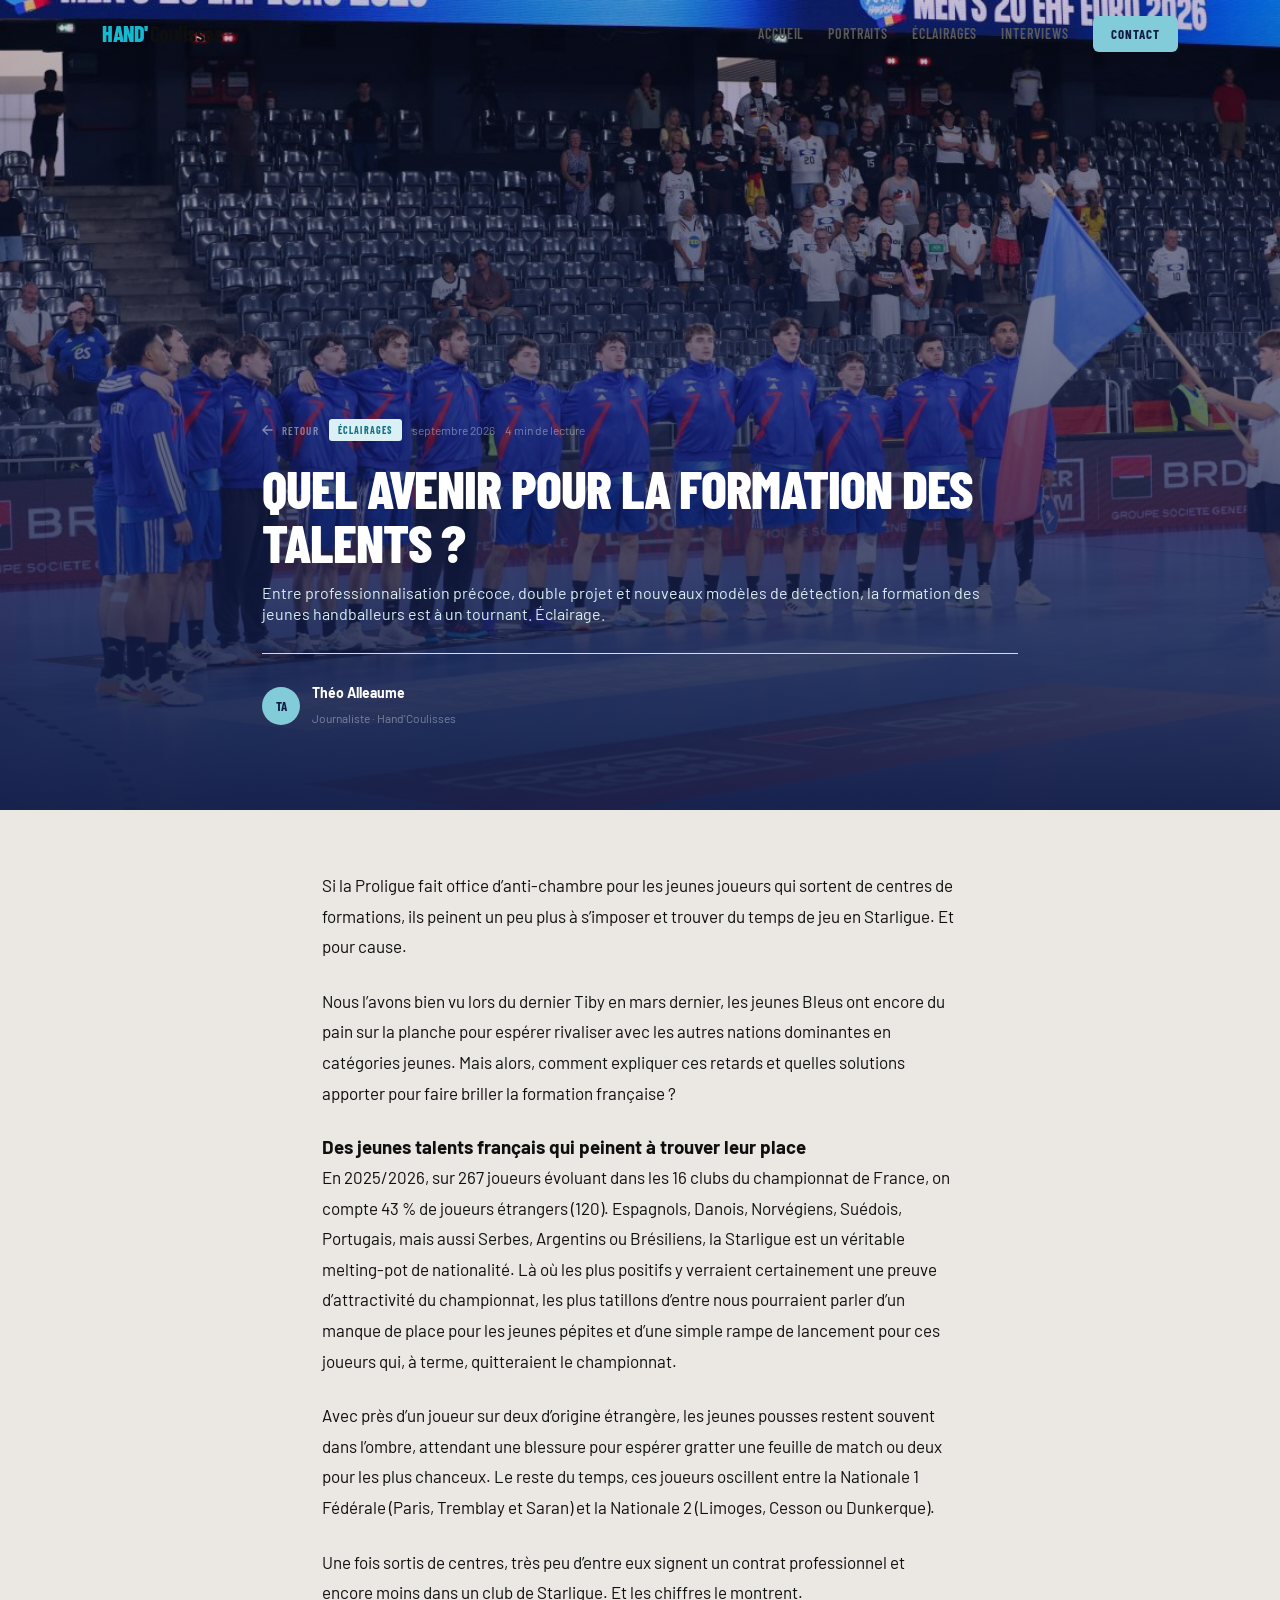
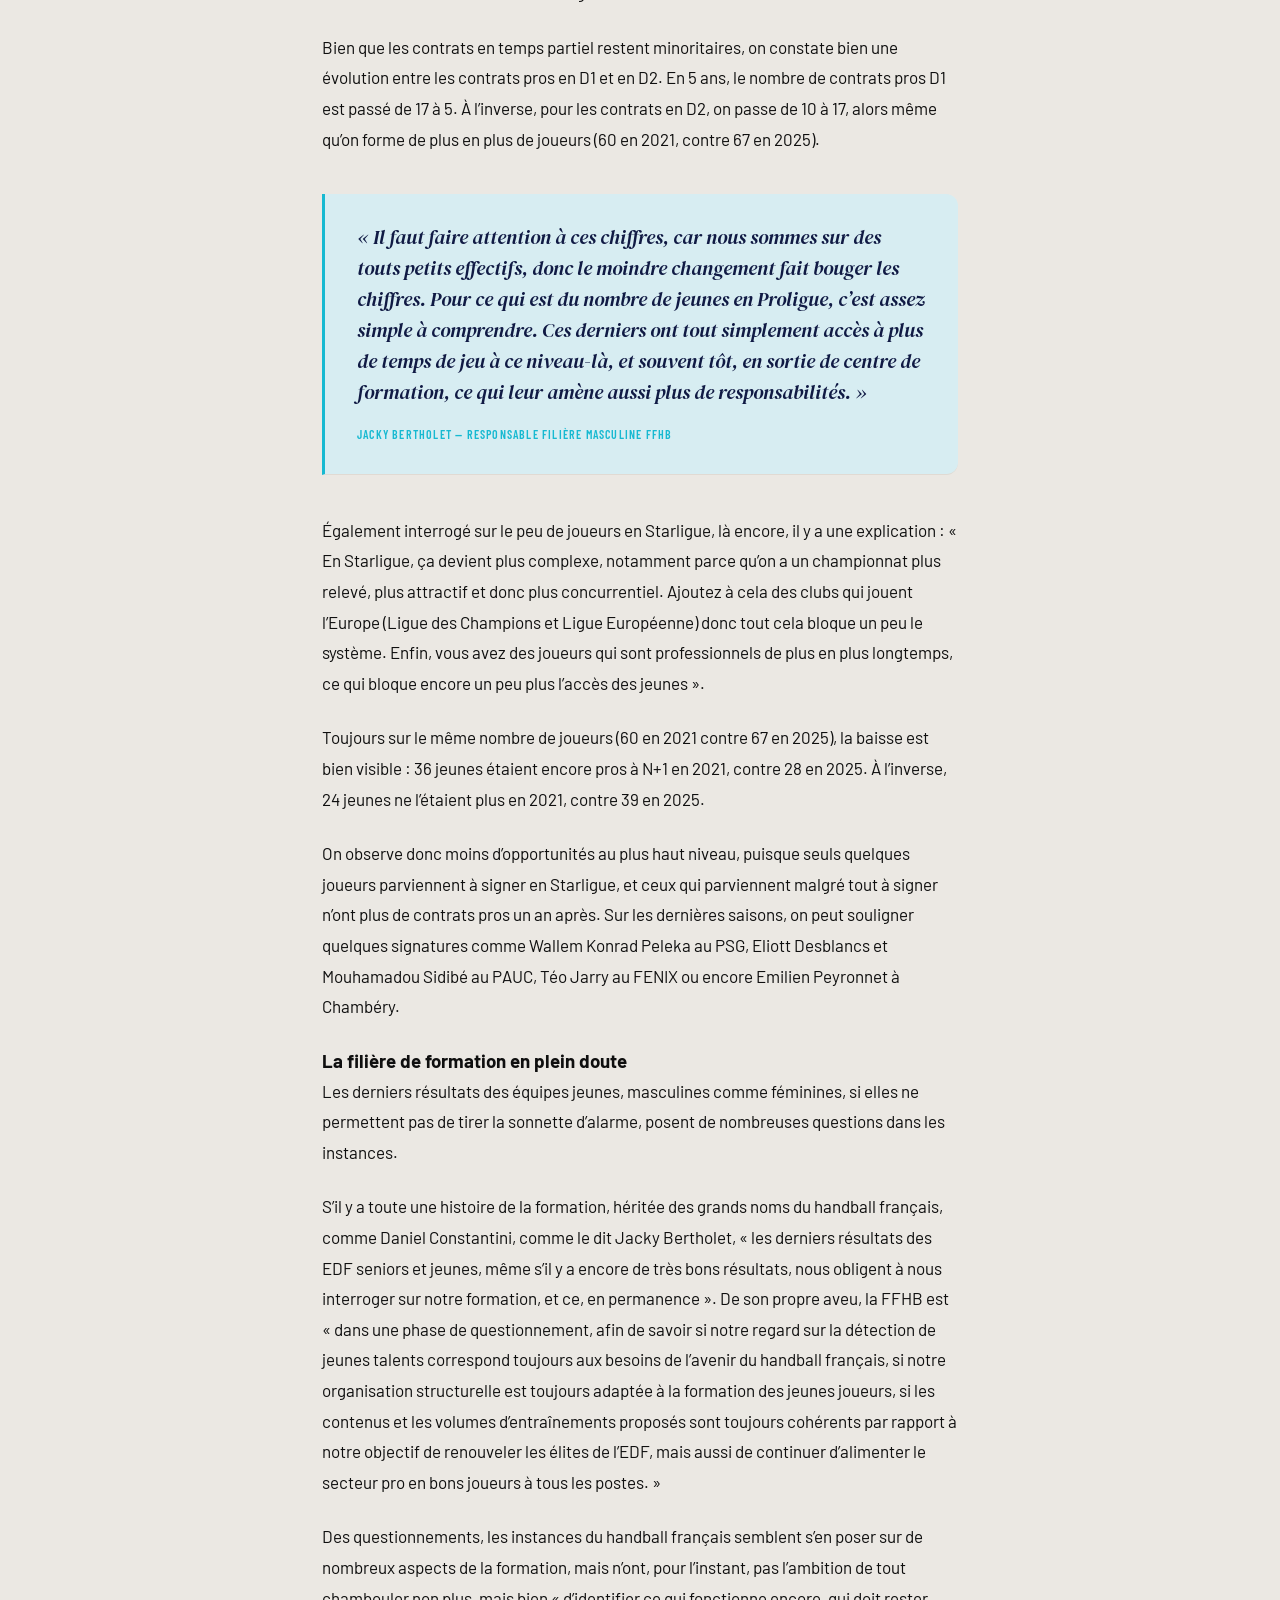
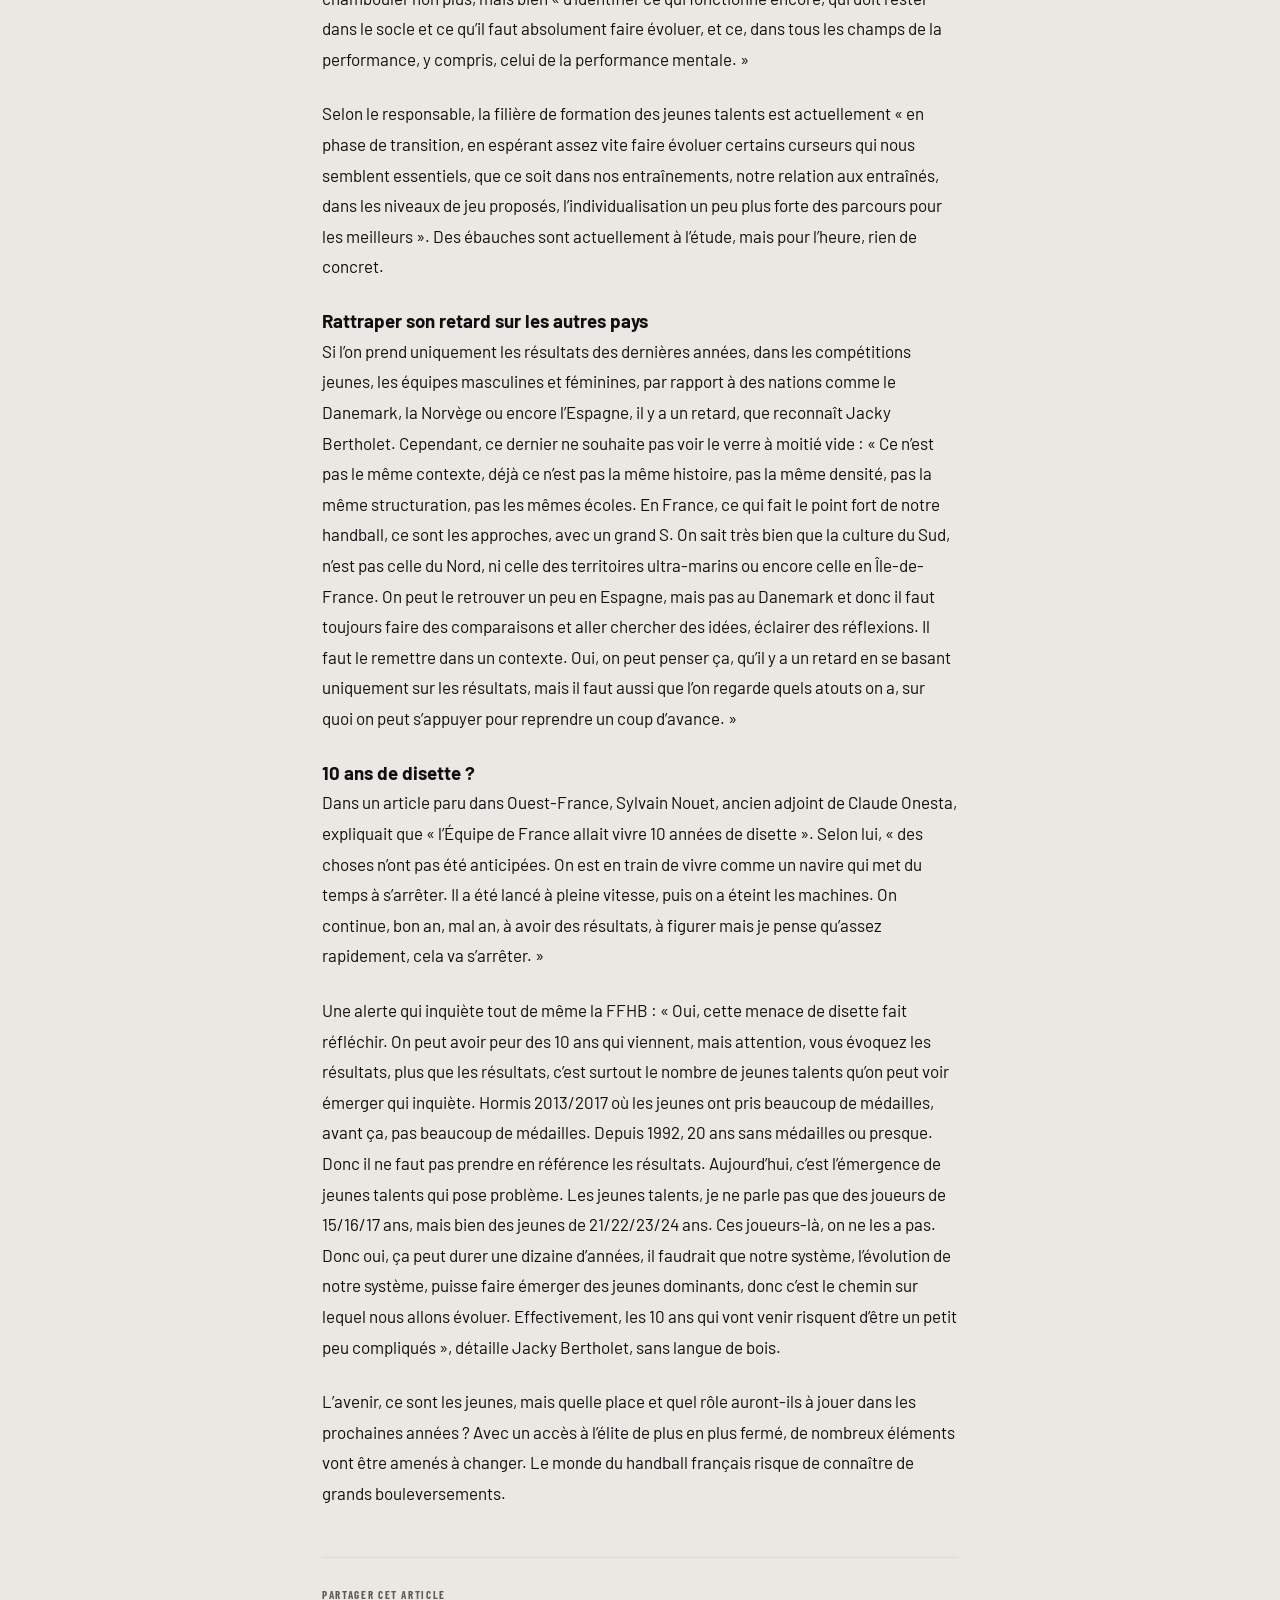
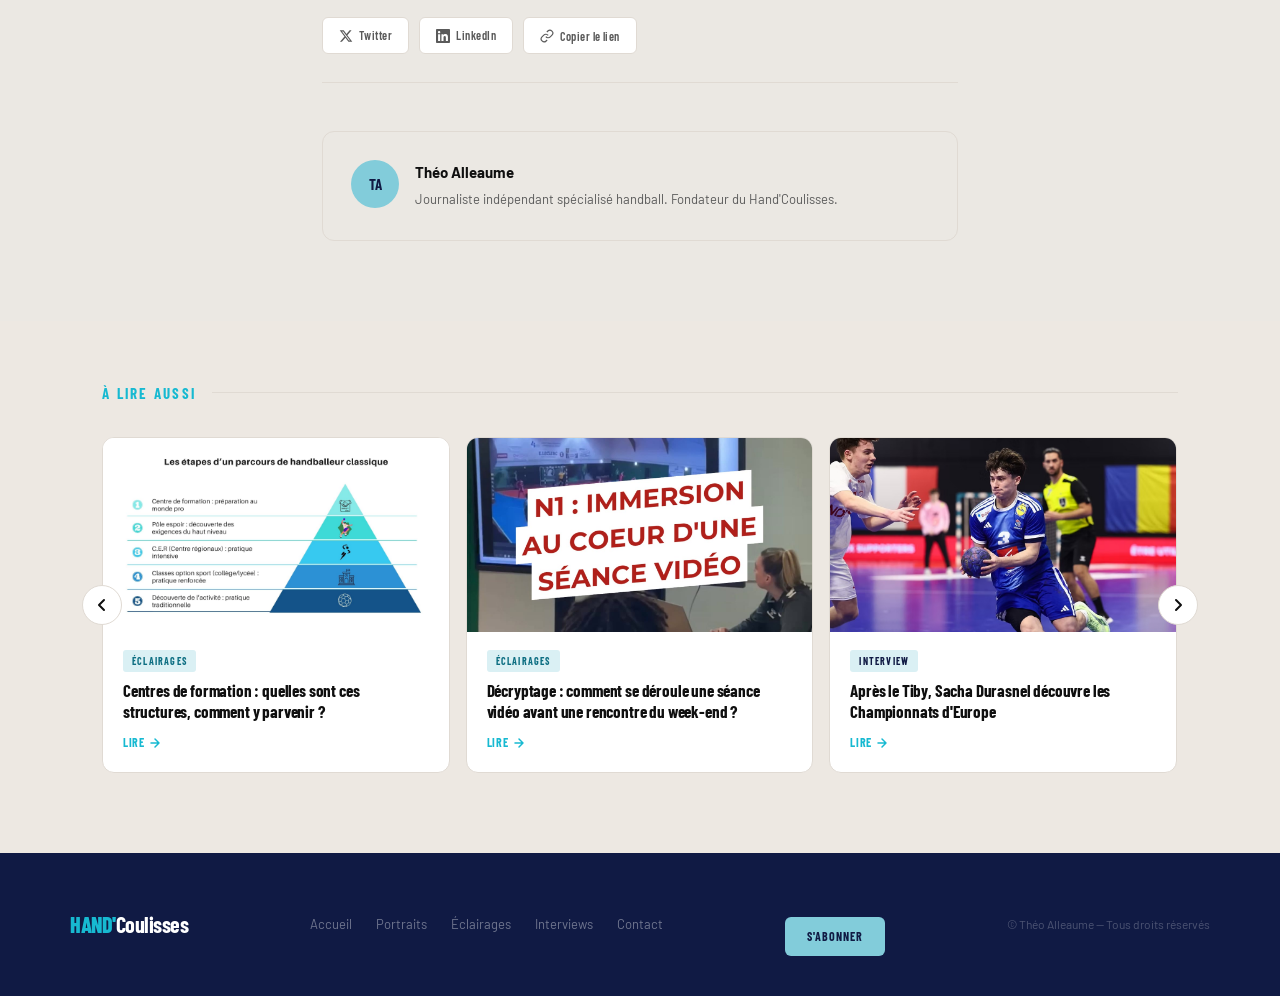
==== commit a0f9f3f5: "feat: intègre 3 Flourish dans Quel avenir pour la formation des talents ? - 30232326 (nombre de joue" ====
--- a/avenir-formation-talents-eclairage.html
+++ b/avenir-formation-talents-eclairage.html
@@ -98,20 +98,18 @@
       <p class="reveal">
         En 2025/2026, sur 267 joueurs évoluant dans les 16 clubs du championnat de France, on compte 43 % de joueurs étrangers (120). Espagnols, Danois, Norvégiens, Suédois, Portugais, mais aussi Serbes, Argentins ou Brésiliens, la Starligue est un véritable melting-pot de nationalité. Là où les plus positifs y verraient certainement une preuve d’attractivité du championnat, les plus tatillons d’entre nous pourraient parler d’un manque de place pour les jeunes pépites et d’une simple rampe de lancement pour ces joueurs qui, à terme, quitteraient le championnat.
       </p>
-      <div class="article-carto-placeholder reveal" style="border:2px dashed var(--border);border-radius:var(--radius-lg);padding:40px 24px;text-align:center;color:var(--ink-muted);background:var(--bg-warm);margin:32px 0;">
-        <div style="font-family:var(--font-display);font-size:12px;font-weight:700;letter-spacing:0.12em;text-transform:uppercase;color:var(--ink-light);margin-bottom:8px;">Cartographie</div>
-        <div style="font-size:14px;">INSERER CARTO — NOMBRE DE JOUEURS</div>
-      </div>
+      
+      <div class="flourish-embed flourish-chart" data-src="visualisation/30232326"><script src="https://public.flourish.studio/resources/embed.js"></script><noscript><img src="https://public.flourish.studio/visualisation/30232326/thumbnail" width="100%" alt="chart visualization" /></noscript></div>
+
       <p class="reveal">
         Avec près d’un joueur sur deux d’origine étrangère, les jeunes pousses restent souvent dans l’ombre, attendant une blessure pour espérer gratter une feuille de match ou deux pour les plus chanceux. Le reste du temps, ces joueurs oscillent entre la Nationale 1 Fédérale (Paris, Tremblay et Saran) et la Nationale 2 (Limoges, Cesson ou Dunkerque).
       </p>
       <p class="reveal">
         Une fois sortis de centres, très peu d’entre eux signent un contrat professionnel et encore moins dans un club de Starligue. Et les chiffres le montrent.
       </p>
-      <div class="article-carto-placeholder reveal" style="border:2px dashed var(--border);border-radius:var(--radius-lg);padding:40px 24px;text-align:center;color:var(--ink-muted);background:var(--bg-warm);margin:32px 0;">
-        <div style="font-family:var(--font-display);font-size:12px;font-weight:700;letter-spacing:0.12em;text-transform:uppercase;color:var(--ink-light);margin-bottom:8px;">Cartographie</div>
-        <div style="font-size:14px;">INSERER CARTO FLOURISH — DONUT CONTRATS</div>
-      </div>
+
+      <div class="flourish-embed flourish-chart" data-src="visualisation/28045055"><script src="https://public.flourish.studio/resources/embed.js"></script><noscript><img src="https://public.flourish.studio/visualisation/28045055/thumbnail" width="100%" alt="chart visualization" /></noscript></div>
+
       <p class="reveal">
         Bien que les contrats en temps partiel restent minoritaires, on constate bien une évolution entre les contrats pros en D1 et en D2. En 5 ans, le nombre de contrats pros D1 est passé de 17 à 5. À l’inverse, pour les contrats en D2, on passe de 10 à 17, alors même qu’on forme de plus en plus de joueurs (60 en 2021, contre 67 en 2025).
       </p>
@@ -125,10 +123,9 @@
       <p class="reveal">
         Toujours sur le même nombre de joueurs (60 en 2021 contre 67 en 2025), la baisse est bien visible : 36 jeunes étaient encore pros à N+1 en 2021, contre 28 en 2025. À l’inverse, 24 jeunes ne l’étaient plus en 2021, contre 39 en 2025.
       </p>
-      <div class="article-carto-placeholder reveal" style="border:2px dashed var(--border);border-radius:var(--radius-lg);padding:40px 24px;text-align:center;color:var(--ink-muted);background:var(--bg-warm);margin:32px 0;">
-        <div style="font-family:var(--font-display);font-size:12px;font-weight:700;letter-spacing:0.12em;text-transform:uppercase;color:var(--ink-light);margin-bottom:8px;">Cartographie</div>
-        <div style="font-size:14px;">INSERER CARTO FLOURISH — CONTRATS BARRE</div>
-      </div>
+      
+      <div class="flourish-embed flourish-chart" data-src="visualisation/28350870"><script src="https://public.flourish.studio/resources/embed.js"></script><noscript><img src="https://public.flourish.studio/visualisation/28350870/thumbnail" width="100%" alt="chart visualization" /></noscript></div>
+
       <p class="reveal">
         On observe donc moins d’opportunités au plus haut niveau, puisque seuls quelques joueurs parviennent à signer en Starligue, et ceux qui parviennent malgré tout à signer n’ont plus de contrats pros un an après. Sur les dernières saisons, on peut souligner quelques signatures comme Wallem Konrad Peleka au PSG, Eliott Desblancs et Mouhamadou Sidibé au PAUC, Téo Jarry au FENIX ou encore Emilien Peyronnet à Chambéry.
       </p>
